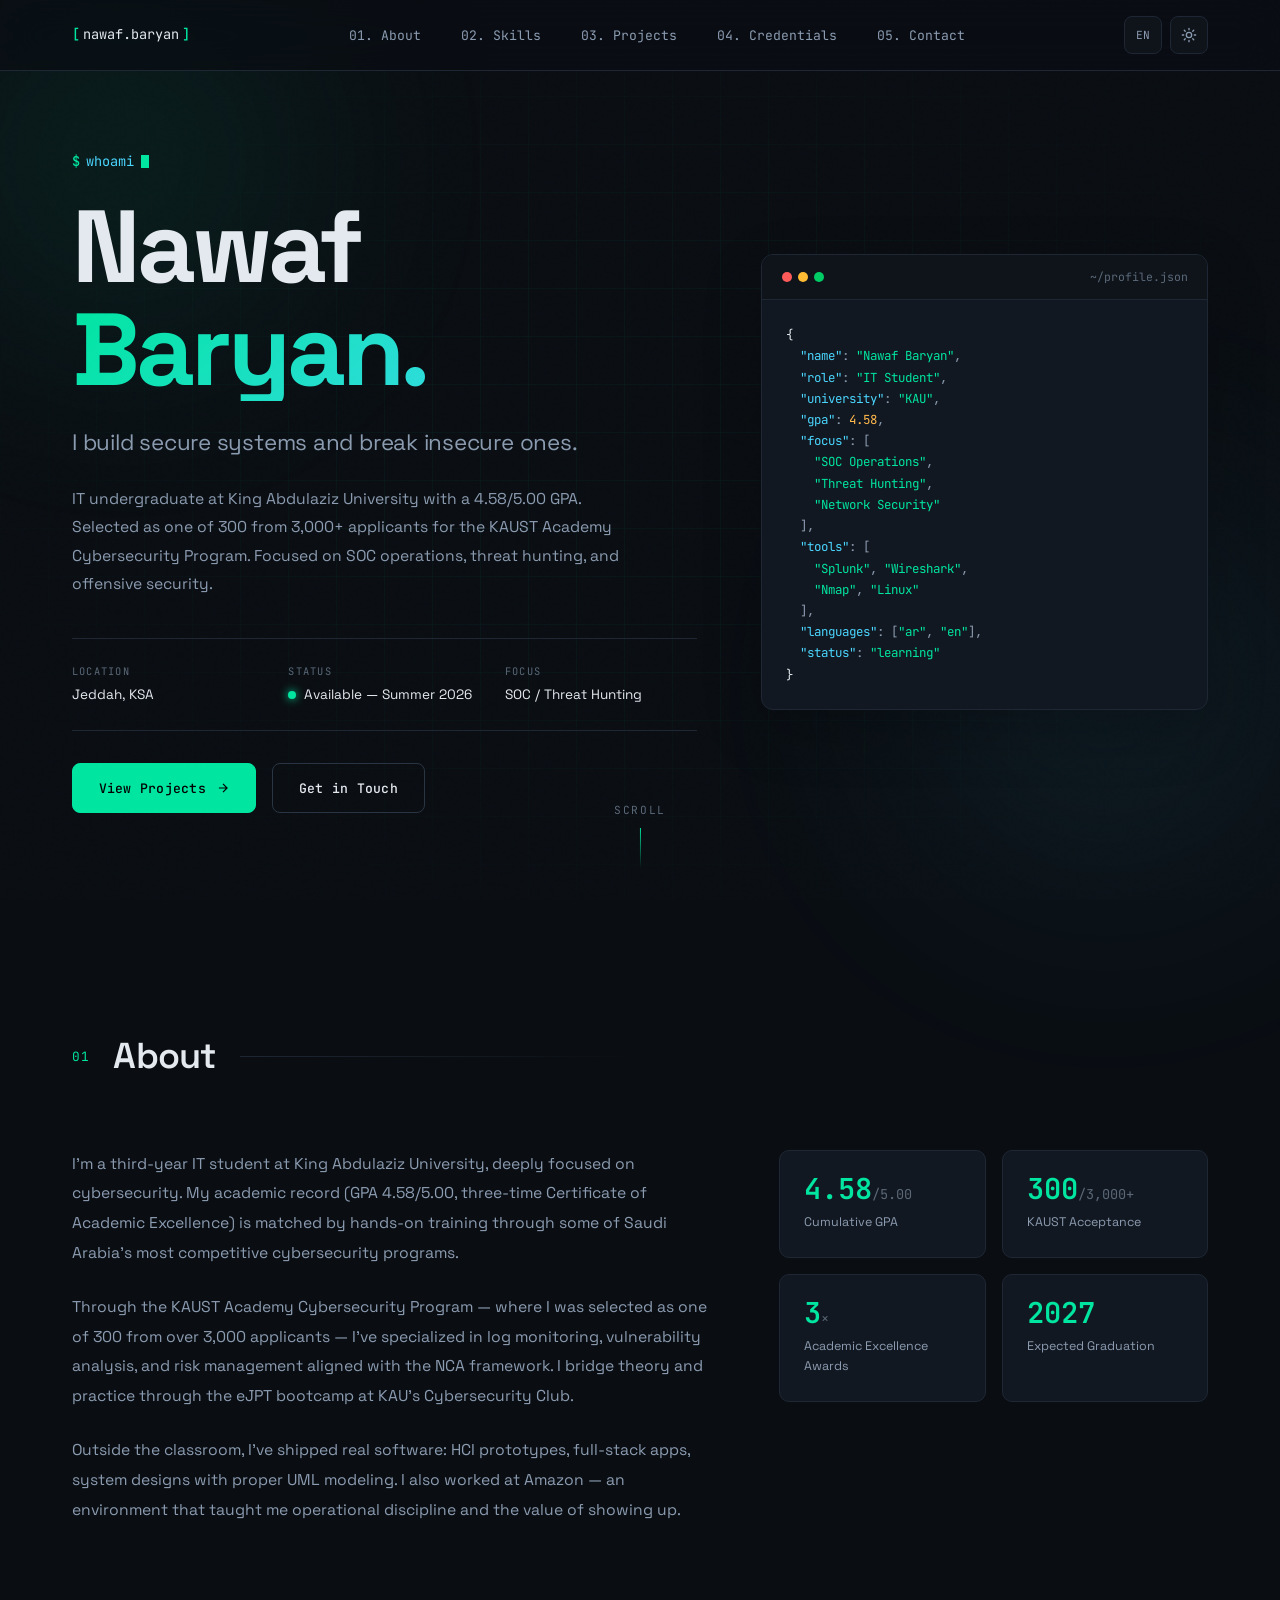
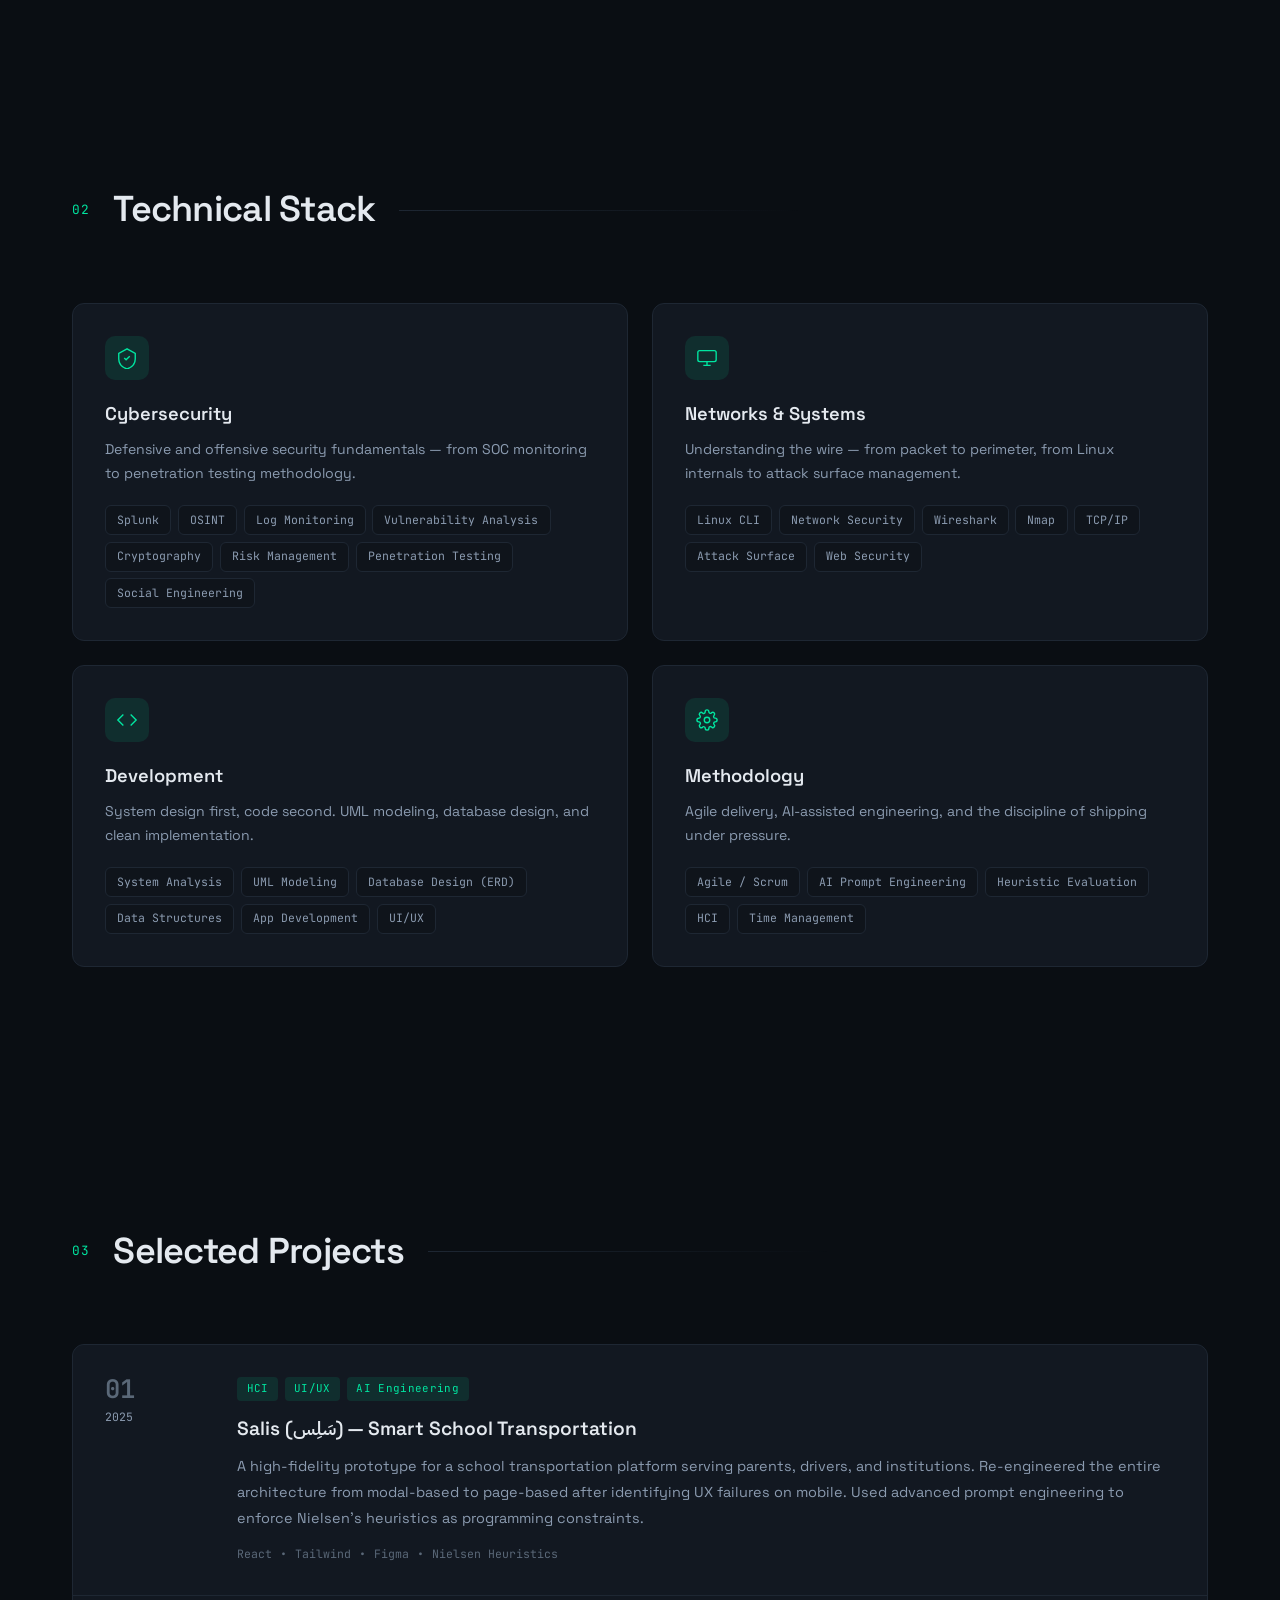
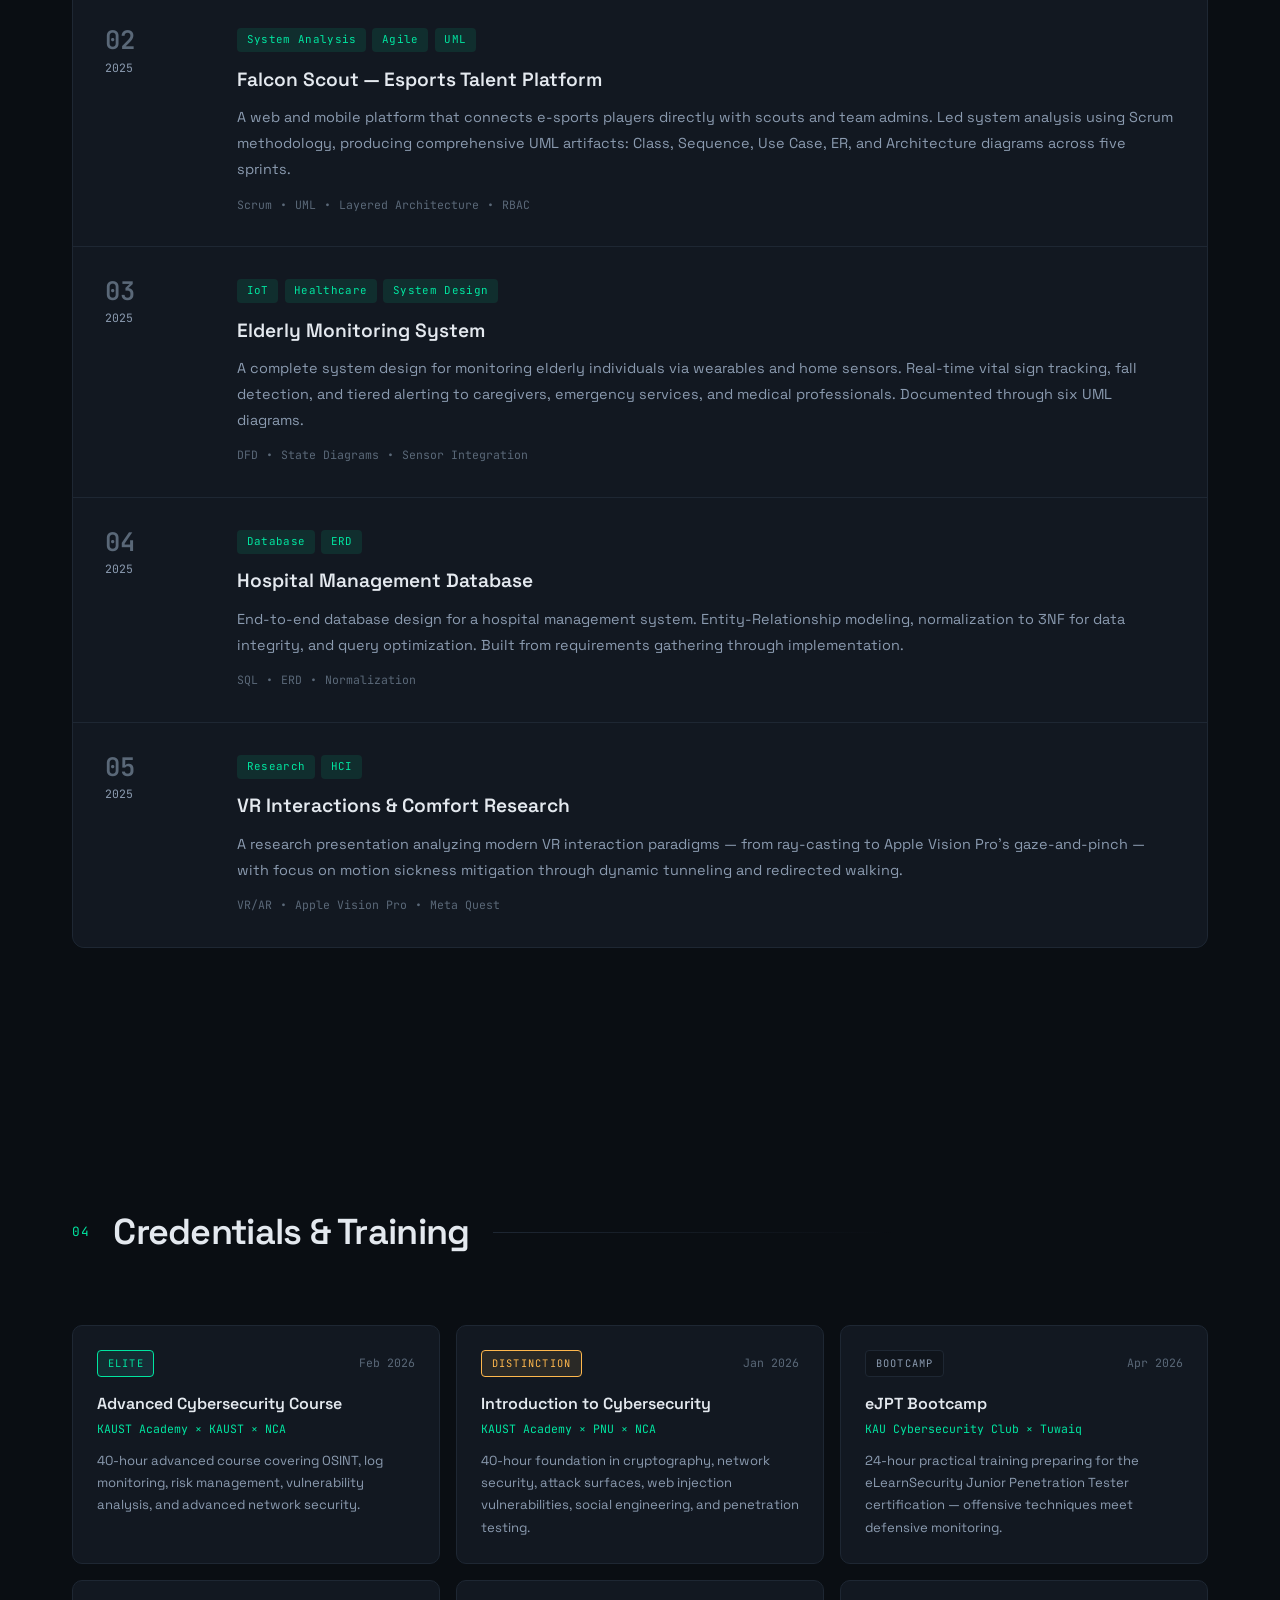
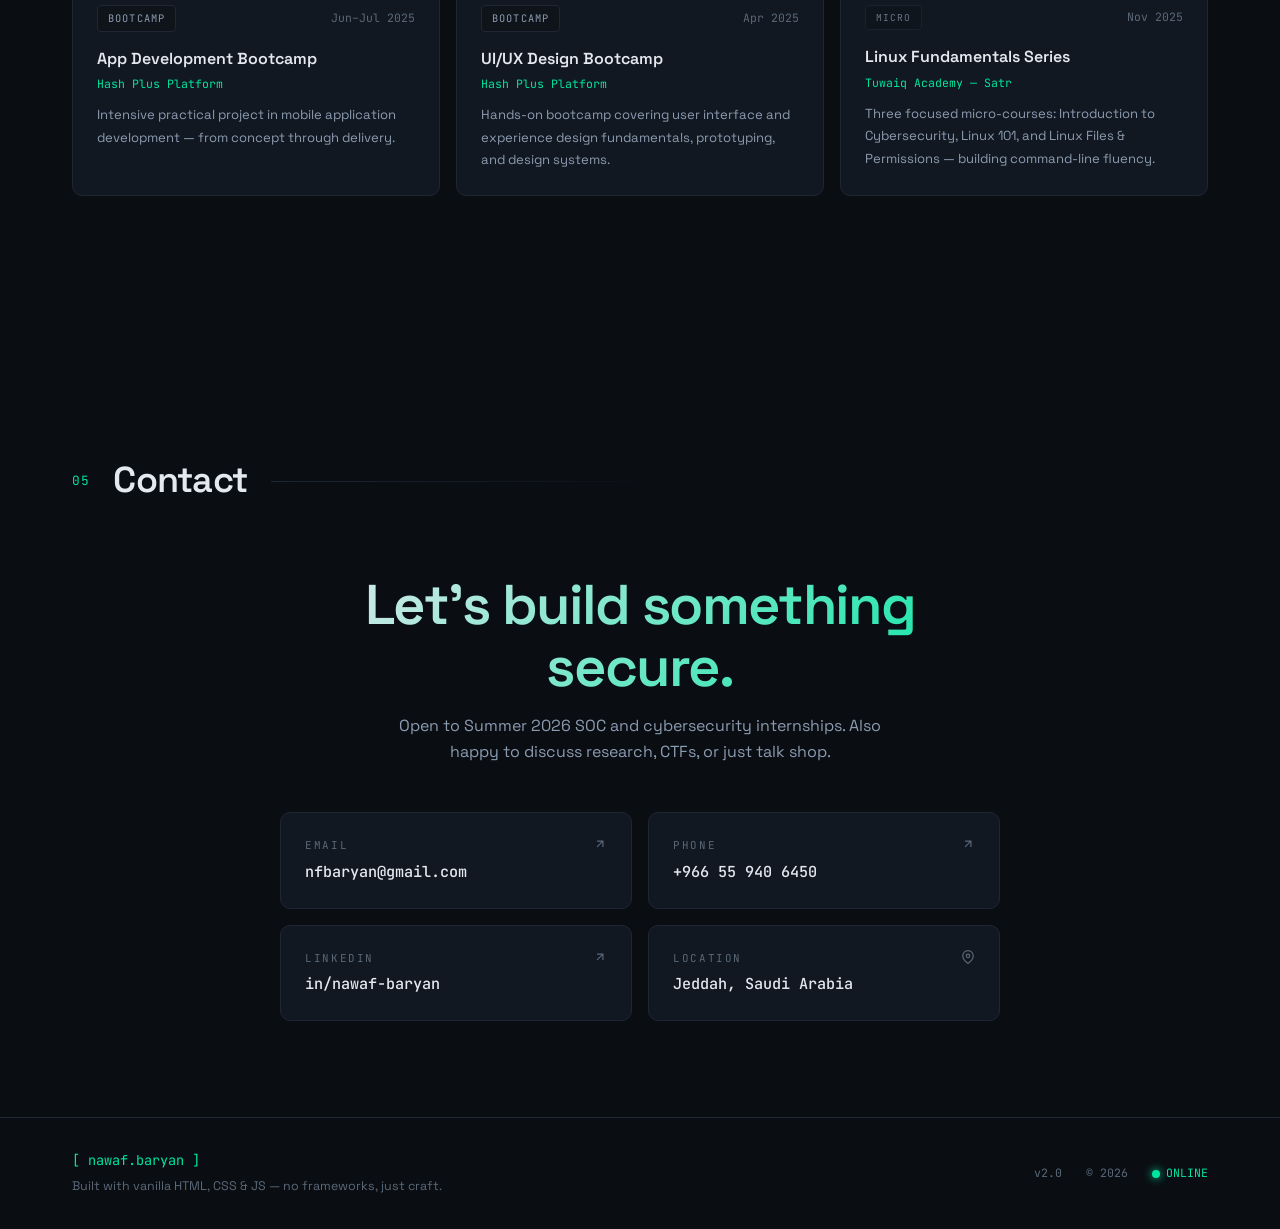
==== index.html @ caf90fe2 "Add files via upload" ====
<!DOCTYPE html>
<html lang="en" data-theme="dark" dir="ltr">
<head>
  <meta charset="UTF-8" />
  <meta name="viewport" content="width=device-width, initial-scale=1.0" />
  <meta name="description" content="Nawaf Baryan - IT Student & Cybersecurity Enthusiast at King Abdulaziz University. KAUST Academy Cybersecurity Program, eJPT, SOC-focused." />
  <title>Nawaf Baryan — Cybersecurity & IT</title>
  <link rel="preconnect" href="https://fonts.googleapis.com" />
  <link rel="preconnect" href="https://fonts.gstatic.com" crossorigin />
  <link href="https://fonts.googleapis.com/css2?family=JetBrains+Mono:wght@300;400;500;600&family=Space+Grotesk:wght@300;400;500;600;700&family=IBM+Plex+Sans+Arabic:wght@300;400;500;600;700&display=swap" rel="stylesheet" />
  <link rel="stylesheet" href="css/style.css" />
</head>
<body>

  <!-- Animated grid background -->
  <div class="grid-bg" aria-hidden="true"></div>
  <div class="noise" aria-hidden="true"></div>
  <div class="glow glow-1" aria-hidden="true"></div>
  <div class="glow glow-2" aria-hidden="true"></div>

  <!-- Navigation -->
  <nav class="nav">
    <div class="nav-inner">
      <a href="#home" class="logo">
        <span class="logo-bracket">[</span>
        <span class="logo-text" data-en="nawaf.baryan" data-ar="نواف.باريان">nawaf.baryan</span>
        <span class="logo-bracket">]</span>
      </a>

      <ul class="nav-links">
        <li><a href="#about" data-en="01. About" data-ar="٠١. عنّي">01. About</a></li>
        <li><a href="#skills" data-en="02. Skills" data-ar="٠٢. المهارات">02. Skills</a></li>
        <li><a href="#projects" data-en="03. Projects" data-ar="٠٣. المشاريع">03. Projects</a></li>
        <li><a href="#certs" data-en="04. Credentials" data-ar="٠٤. الشهادات">04. Credentials</a></li>
        <li><a href="#contact" data-en="05. Contact" data-ar="٠٥. التواصل">05. Contact</a></li>
      </ul>

      <div class="nav-controls">
        <button id="langToggle" class="ctrl-btn" aria-label="Toggle language" title="Toggle language">
          <span class="lang-current">EN</span>
        </button>
        <button id="themeToggle" class="ctrl-btn" aria-label="Toggle theme" title="Toggle theme">
          <svg class="icon-sun" width="16" height="16" viewBox="0 0 24 24" fill="none" stroke="currentColor" stroke-width="2" stroke-linecap="round" stroke-linejoin="round"><circle cx="12" cy="12" r="4"></circle><path d="M12 2v2M12 20v2M4.93 4.93l1.41 1.41M17.66 17.66l1.41 1.41M2 12h2M20 12h2M4.93 19.07l1.41-1.41M17.66 6.34l1.41-1.41"></path></svg>
          <svg class="icon-moon" width="16" height="16" viewBox="0 0 24 24" fill="none" stroke="currentColor" stroke-width="2" stroke-linecap="round" stroke-linejoin="round"><path d="M21 12.79A9 9 0 1 1 11.21 3 7 7 0 0 0 21 12.79z"></path></svg>
        </button>
        <button id="menuToggle" class="ctrl-btn menu-btn" aria-label="Menu"><span></span><span></span></button>
      </div>
    </div>
  </nav>

  <!-- Mobile menu -->
  <div class="mobile-menu" id="mobileMenu">
    <a href="#about" data-en="01. About" data-ar="٠١. عنّي">01. About</a>
    <a href="#skills" data-en="02. Skills" data-ar="٠٢. المهارات">02. Skills</a>
    <a href="#projects" data-en="03. Projects" data-ar="٠٣. المشاريع">03. Projects</a>
    <a href="#certs" data-en="04. Credentials" data-ar="٠٤. الشهادات">04. Credentials</a>
    <a href="#contact" data-en="05. Contact" data-ar="٠٥. التواصل">05. Contact</a>
  </div>

  <main>
    <!-- HERO -->
    <section id="home" class="hero">
      <div class="hero-content">
        <div class="hero-intro">
          <span class="terminal-prompt">$</span>
          <span class="typed-text" data-en="whoami" data-ar="من_أنا">whoami</span>
          <span class="cursor-blink"></span>
        </div>

        <h1 class="hero-name">
          <span class="hero-line" data-en="Nawaf" data-ar="نواف">Nawaf</span>
          <span class="hero-line hero-accent" data-en="Baryan." data-ar="باريان.">Baryan.</span>
        </h1>

        <h2 class="hero-tagline" data-en="I build secure systems and break insecure ones." data-ar="أبني الأنظمة الآمنة، وأكسر غير الآمنة.">
          I build secure systems and break insecure ones.
        </h2>

        <p class="hero-desc" data-en="IT undergraduate at King Abdulaziz University with a 4.58/5.00 GPA. Selected as one of 300 from 3,000+ applicants for the KAUST Academy Cybersecurity Program. Focused on SOC operations, threat hunting, and offensive security." data-ar="طالب تقنية معلومات في جامعة الملك عبدالعزيز بمعدل ٤.٥٨ من ٥. اختير ضمن ٣٠٠ متدرب من أصل ٣٠٠٠+ متقدم في برنامج أكاديمية كاوست للأمن السيبراني. متخصص في عمليات SOC والصيد التهديدي والأمن الهجومي.">
          IT undergraduate at King Abdulaziz University with a 4.58/5.00 GPA. Selected as one of 300 from 3,000+ applicants for the KAUST Academy Cybersecurity Program. Focused on SOC operations, threat hunting, and offensive security.
        </p>

        <div class="hero-meta">
          <div class="meta-item">
            <span class="meta-label" data-en="LOCATION" data-ar="الموقع">LOCATION</span>
            <span class="meta-value" data-en="Jeddah, KSA" data-ar="جدة، السعودية">Jeddah, KSA</span>
          </div>
          <div class="meta-item">
            <span class="meta-label" data-en="STATUS" data-ar="الحالة">STATUS</span>
            <span class="meta-value">
              <span class="status-dot"></span>
              <span data-en="Available — Summer 2026" data-ar="متاح — صيف ٢٠٢٦">Available — Summer 2026</span>
            </span>
          </div>
          <div class="meta-item">
            <span class="meta-label" data-en="FOCUS" data-ar="التخصص">FOCUS</span>
            <span class="meta-value" data-en="SOC / Threat Hunting" data-ar="SOC / الصيد التهديدي">SOC / Threat Hunting</span>
          </div>
        </div>

        <div class="hero-actions">
          <a href="#projects" class="btn btn-primary">
            <span data-en="View Projects" data-ar="عرض المشاريع">View Projects</span>
            <svg width="14" height="14" viewBox="0 0 24 24" fill="none" stroke="currentColor" stroke-width="2"><path d="M5 12h14M12 5l7 7-7 7"/></svg>
          </a>
          <a href="#contact" class="btn btn-ghost">
            <span data-en="Get in Touch" data-ar="تواصل معي">Get in Touch</span>
          </a>
        </div>
      </div>

      <div class="hero-side">
        <div class="code-card">
          <div class="code-header">
            <span class="dot dot-r"></span>
            <span class="dot dot-y"></span>
            <span class="dot dot-g"></span>
            <span class="code-title">~/profile.json</span>
          </div>
          <pre class="code-body"><span class="c-brace">{</span>
  <span class="c-key">"name"</span>: <span class="c-string">"Nawaf Baryan"</span>,
  <span class="c-key">"role"</span>: <span class="c-string">"IT Student"</span>,
  <span class="c-key">"university"</span>: <span class="c-string">"KAU"</span>,
  <span class="c-key">"gpa"</span>: <span class="c-number">4.58</span>,
  <span class="c-key">"focus"</span>: [
    <span class="c-string">"SOC Operations"</span>,
    <span class="c-string">"Threat Hunting"</span>,
    <span class="c-string">"Network Security"</span>
  ],
  <span class="c-key">"tools"</span>: [
    <span class="c-string">"Splunk"</span>, <span class="c-string">"Wireshark"</span>,
    <span class="c-string">"Nmap"</span>, <span class="c-string">"Linux"</span>
  ],
  <span class="c-key">"languages"</span>: [<span class="c-string">"ar"</span>, <span class="c-string">"en"</span>],
  <span class="c-key">"status"</span>: <span class="c-string">"learning"</span>
<span class="c-brace">}</span></pre>
        </div>
      </div>

      <div class="scroll-indicator">
        <span data-en="scroll" data-ar="تمرير">scroll</span>
        <div class="scroll-line"></div>
      </div>
    </section>

    <!-- ABOUT -->
    <section id="about" class="section">
      <header class="section-header">
        <span class="section-num">01</span>
        <h2 class="section-title" data-en="About" data-ar="عنّي">About</h2>
        <div class="section-line"></div>
      </header>

      <div class="about-grid">
        <div class="about-text">
          <p data-en="I'm a third-year IT student at King Abdulaziz University, deeply focused on cybersecurity. My academic record (GPA 4.58/5.00, three-time Certificate of Academic Excellence) is matched by hands-on training through some of Saudi Arabia's most competitive cybersecurity programs." data-ar="طالب تقنية معلومات في السنة الثالثة بجامعة الملك عبدالعزيز، شغفي الأساسي في الأمن السيبراني. سجلي الأكاديمي (معدل ٤.٥٨ من ٥، شهادة التميز الأكاديمي ثلاث مرات) يقابله تدريب عملي من خلال أكثر برامج الأمن السيبراني تنافسية في المملكة العربية السعودية.">
            I'm a third-year IT student at King Abdulaziz University, deeply focused on cybersecurity. My academic record (GPA 4.58/5.00, three-time Certificate of Academic Excellence) is matched by hands-on training through some of Saudi Arabia's most competitive cybersecurity programs.
          </p>
          <p data-en="Through the KAUST Academy Cybersecurity Program — where I was selected as one of 300 from over 3,000 applicants — I've specialized in log monitoring, vulnerability analysis, and risk management aligned with the NCA framework. I bridge theory and practice through the eJPT bootcamp at KAU's Cybersecurity Club." data-ar="من خلال برنامج أكاديمية كاوست للأمن السيبراني — حيث اختيرت ضمن ٣٠٠ متدرب من أصل ٣٠٠٠+ متقدم — تخصصت في مراقبة السجلات وتحليل الثغرات وإدارة المخاطر وفق إطار الهيئة الوطنية للأمن السيبراني. أربط النظرية بالتطبيق عبر معسكر eJPT بنادي الأمن السيبراني في الجامعة.">
            Through the KAUST Academy Cybersecurity Program — where I was selected as one of 300 from over 3,000 applicants — I've specialized in log monitoring, vulnerability analysis, and risk management aligned with the NCA framework. I bridge theory and practice through the eJPT bootcamp at KAU's Cybersecurity Club.
          </p>
          <p data-en="Outside the classroom, I've shipped real software: HCI prototypes, full-stack apps, system designs with proper UML modeling. I also worked at Amazon — an environment that taught me operational discipline and the value of showing up." data-ar="خارج قاعة المحاضرات، طوّرت برامج حقيقية: نماذج HCI، تطبيقات شاملة، تصاميم أنظمة بنمذجة UML احترافية. عملت أيضاً في أمازون — بيئة علّمتني الانضباط التشغيلي وقيمة الالتزام.">
            Outside the classroom, I've shipped real software: HCI prototypes, full-stack apps, system designs with proper UML modeling. I also worked at Amazon — an environment that taught me operational discipline and the value of showing up.
          </p>
        </div>

        <aside class="about-side">
          <div class="stat-block">
            <div class="stat-num">4.58<span class="stat-sub">/5.00</span></div>
            <div class="stat-label" data-en="Cumulative GPA" data-ar="المعدل التراكمي">Cumulative GPA</div>
          </div>
          <div class="stat-block">
            <div class="stat-num">300<span class="stat-sub">/3,000+</span></div>
            <div class="stat-label" data-en="KAUST Acceptance" data-ar="القبول في كاوست">KAUST Acceptance</div>
          </div>
          <div class="stat-block">
            <div class="stat-num">3<span class="stat-sub">×</span></div>
            <div class="stat-label" data-en="Academic Excellence Awards" data-ar="جوائز التميز الأكاديمي">Academic Excellence Awards</div>
          </div>
          <div class="stat-block">
            <div class="stat-num">2027</div>
            <div class="stat-label" data-en="Expected Graduation" data-ar="التخرج المتوقع">Expected Graduation</div>
          </div>
        </aside>
      </div>
    </section>

    <!-- SKILLS -->
    <section id="skills" class="section">
      <header class="section-header">
        <span class="section-num">02</span>
        <h2 class="section-title" data-en="Technical Stack" data-ar="المكدس التقني">Technical Stack</h2>
        <div class="section-line"></div>
      </header>

      <div class="skills-grid">
        <article class="skill-card">
          <div class="skill-icon" aria-hidden="true">
            <svg viewBox="0 0 24 24" fill="none" stroke="currentColor" stroke-width="1.5"><path d="M12 2L3 7v6c0 5 3.5 9 9 11 5.5-2 9-6 9-11V7l-9-5z"/><path d="M9 12l2 2 4-4"/></svg>
          </div>
          <h3 class="skill-title">Cybersecurity</h3>
          <p class="skill-desc" data-en="Defensive and offensive security fundamentals — from SOC monitoring to penetration testing methodology." data-ar="أساسيات الأمن الدفاعي والهجومي — من مراقبة SOC إلى منهجية اختبار الاختراق.">
            Defensive and offensive security fundamentals — from SOC monitoring to penetration testing methodology.
          </p>
          <div class="skill-tags">
            <span class="tag">Splunk</span>
            <span class="tag">OSINT</span>
            <span class="tag">Log Monitoring</span>
            <span class="tag">Vulnerability Analysis</span>
            <span class="tag">Cryptography</span>
            <span class="tag">Risk Management</span>
            <span class="tag">Penetration Testing</span>
            <span class="tag">Social Engineering</span>
          </div>
        </article>

        <article class="skill-card">
          <div class="skill-icon" aria-hidden="true">
            <svg viewBox="0 0 24 24" fill="none" stroke="currentColor" stroke-width="1.5"><rect x="2" y="4" width="20" height="12" rx="2"/><path d="M8 20h8M12 16v4"/></svg>
          </div>
          <h3 class="skill-title">Networks & Systems</h3>
          <p class="skill-desc" data-en="Understanding the wire — from packet to perimeter, from Linux internals to attack surface management." data-ar="فهم البنية التحتية — من الحزمة إلى المحيط، ومن داخليات لينكس إلى إدارة سطح الهجوم.">
            Understanding the wire — from packet to perimeter, from Linux internals to attack surface management.
          </p>
          <div class="skill-tags">
            <span class="tag">Linux CLI</span>
            <span class="tag">Network Security</span>
            <span class="tag">Wireshark</span>
            <span class="tag">Nmap</span>
            <span class="tag">TCP/IP</span>
            <span class="tag">Attack Surface</span>
            <span class="tag">Web Security</span>
          </div>
        </article>

        <article class="skill-card">
          <div class="skill-icon" aria-hidden="true">
            <svg viewBox="0 0 24 24" fill="none" stroke="currentColor" stroke-width="1.5"><polyline points="16 18 22 12 16 6"/><polyline points="8 6 2 12 8 18"/></svg>
          </div>
          <h3 class="skill-title">Development</h3>
          <p class="skill-desc" data-en="System design first, code second. UML modeling, database design, and clean implementation." data-ar="تصميم النظام أولاً، الكود ثانياً. نمذجة UML، تصميم قواعد البيانات، وتنفيذ نظيف.">
            System design first, code second. UML modeling, database design, and clean implementation.
          </p>
          <div class="skill-tags">
            <span class="tag">System Analysis</span>
            <span class="tag">UML Modeling</span>
            <span class="tag">Database Design (ERD)</span>
            <span class="tag">Data Structures</span>
            <span class="tag">App Development</span>
            <span class="tag">UI/UX</span>
          </div>
        </article>

        <article class="skill-card">
          <div class="skill-icon" aria-hidden="true">
            <svg viewBox="0 0 24 24" fill="none" stroke="currentColor" stroke-width="1.5"><circle cx="12" cy="12" r="3"/><path d="M19.4 15a1.65 1.65 0 0 0 .33 1.82l.06.06a2 2 0 0 1-2.83 2.83l-.06-.06a1.65 1.65 0 0 0-1.82-.33 1.65 1.65 0 0 0-1 1.51V21a2 2 0 0 1-4 0v-.09A1.65 1.65 0 0 0 9 19.4a1.65 1.65 0 0 0-1.82.33l-.06.06a2 2 0 0 1-2.83-2.83l.06-.06a1.65 1.65 0 0 0 .33-1.82 1.65 1.65 0 0 0-1.51-1H3a2 2 0 0 1 0-4h.09A1.65 1.65 0 0 0 4.6 9a1.65 1.65 0 0 0-.33-1.82l-.06-.06a2 2 0 0 1 2.83-2.83l.06.06a1.65 1.65 0 0 0 1.82.33H9a1.65 1.65 0 0 0 1-1.51V3a2 2 0 0 1 4 0v.09a1.65 1.65 0 0 0 1 1.51 1.65 1.65 0 0 0 1.82-.33l.06-.06a2 2 0 0 1 2.83 2.83l-.06.06a1.65 1.65 0 0 0-.33 1.82V9a1.65 1.65 0 0 0 1.51 1H21a2 2 0 0 1 0 4h-.09a1.65 1.65 0 0 0-1.51 1z"/></svg>
          </div>
          <h3 class="skill-title">Methodology</h3>
          <p class="skill-desc" data-en="Agile delivery, AI-assisted engineering, and the discipline of shipping under pressure." data-ar="منهجية أجايل، الهندسة بمساعدة الذكاء الاصطناعي، وانضباط التسليم تحت الضغط.">
            Agile delivery, AI-assisted engineering, and the discipline of shipping under pressure.
          </p>
          <div class="skill-tags">
            <span class="tag">Agile / Scrum</span>
            <span class="tag">AI Prompt Engineering</span>
            <span class="tag">Heuristic Evaluation</span>
            <span class="tag">HCI</span>
            <span class="tag">Time Management</span>
          </div>
        </article>
      </div>
    </section>

    <!-- PROJECTS -->
    <section id="projects" class="section">
      <header class="section-header">
        <span class="section-num">03</span>
        <h2 class="section-title" data-en="Selected Projects" data-ar="مشاريع مختارة">Selected Projects</h2>
        <div class="section-line"></div>
      </header>

      <div class="projects-list">
        <!-- Project 1 -->
        <article class="project">
          <div class="project-meta">
            <span class="project-num">01</span>
            <span class="project-year">2025</span>
          </div>
          <div class="project-body">
            <div class="project-tags">
              <span class="proj-tag">HCI</span>
              <span class="proj-tag">UI/UX</span>
              <span class="proj-tag">AI Engineering</span>
            </div>
            <h3 class="project-title">Salis (سَلِس) — Smart School Transportation</h3>
            <p class="project-desc" data-en="A high-fidelity prototype for a school transportation platform serving parents, drivers, and institutions. Re-engineered the entire architecture from modal-based to page-based after identifying UX failures on mobile. Used advanced prompt engineering to enforce Nielsen's heuristics as programming constraints." data-ar="نموذج تفاعلي عالي الجودة لمنصة نقل مدرسي تخدم أولياء الأمور والسائقين والمؤسسات. أعدت هندسة البنية بالكامل من المودالز إلى الصفحات بعد رصد إخفاقات تجربة المستخدم على الموبايل. استخدمت هندسة الأوامر المتقدمة لفرض مبادئ نيلسن كقيود برمجية.">
              A high-fidelity prototype for a school transportation platform serving parents, drivers, and institutions. Re-engineered the entire architecture from modal-based to page-based after identifying UX failures on mobile. Used advanced prompt engineering to enforce Nielsen's heuristics as programming constraints.
            </p>
            <div class="project-stack">
              <span>React</span><span>•</span><span>Tailwind</span><span>•</span><span>Figma</span><span>•</span><span>Nielsen Heuristics</span>
            </div>
          </div>
        </article>

        <!-- Project 2 -->
        <article class="project">
          <div class="project-meta">
            <span class="project-num">02</span>
            <span class="project-year">2025</span>
          </div>
          <div class="project-body">
            <div class="project-tags">
              <span class="proj-tag">System Analysis</span>
              <span class="proj-tag">Agile</span>
              <span class="proj-tag">UML</span>
            </div>
            <h3 class="project-title">Falcon Scout — Esports Talent Platform</h3>
            <p class="project-desc" data-en="A web and mobile platform that connects e-sports players directly with scouts and team admins. Led system analysis using Scrum methodology, producing comprehensive UML artifacts: Class, Sequence, Use Case, ER, and Architecture diagrams across five sprints." data-ar="منصة ويب وموبايل تربط لاعبي الرياضات الإلكترونية مباشرةً بالكشّافين ومدراء الفرق. قدت التحليل النظامي باستخدام منهجية Scrum، مع إنتاج مخططات UML شاملة: Class، Sequence، Use Case، ER، والمعمارية عبر خمس سبرنتات.">
              A web and mobile platform that connects e-sports players directly with scouts and team admins. Led system analysis using Scrum methodology, producing comprehensive UML artifacts: Class, Sequence, Use Case, ER, and Architecture diagrams across five sprints.
            </p>
            <div class="project-stack">
              <span>Scrum</span><span>•</span><span>UML</span><span>•</span><span>Layered Architecture</span><span>•</span><span>RBAC</span>
            </div>
          </div>
        </article>

        <!-- Project 3 -->
        <article class="project">
          <div class="project-meta">
            <span class="project-num">03</span>
            <span class="project-year">2025</span>
          </div>
          <div class="project-body">
            <div class="project-tags">
              <span class="proj-tag">IoT</span>
              <span class="proj-tag">Healthcare</span>
              <span class="proj-tag">System Design</span>
            </div>
            <h3 class="project-title">Elderly Monitoring System</h3>
            <p class="project-desc" data-en="A complete system design for monitoring elderly individuals via wearables and home sensors. Real-time vital sign tracking, fall detection, and tiered alerting to caregivers, emergency services, and medical professionals. Documented through six UML diagrams." data-ar="تصميم متكامل لنظام يراقب كبار السن عبر الأجهزة القابلة للارتداء وحساسات المنزل. تتبع لحظي للعلامات الحيوية، كشف السقوط، وتنبيهات متدرجة لمقدمي الرعاية وخدمات الطوارئ والكوادر الطبية. موثّق عبر ست مخططات UML.">
              A complete system design for monitoring elderly individuals via wearables and home sensors. Real-time vital sign tracking, fall detection, and tiered alerting to caregivers, emergency services, and medical professionals. Documented through six UML diagrams.
            </p>
            <div class="project-stack">
              <span>DFD</span><span>•</span><span>State Diagrams</span><span>•</span><span>Sensor Integration</span>
            </div>
          </div>
        </article>

        <!-- Project 4 -->
        <article class="project">
          <div class="project-meta">
            <span class="project-num">04</span>
            <span class="project-year">2025</span>
          </div>
          <div class="project-body">
            <div class="project-tags">
              <span class="proj-tag">Database</span>
              <span class="proj-tag">ERD</span>
            </div>
            <h3 class="project-title">Hospital Management Database</h3>
            <p class="project-desc" data-en="End-to-end database design for a hospital management system. Entity-Relationship modeling, normalization to 3NF for data integrity, and query optimization. Built from requirements gathering through implementation." data-ar="تصميم متكامل لقاعدة بيانات نظام إدارة مستشفى. نمذجة العلاقات بين الكيانات، تطبيع البيانات حتى المرحلة الثالثة لضمان تكامل البيانات، وتحسين الاستعلامات. بُني من جمع المتطلبات وحتى التنفيذ.">
              End-to-end database design for a hospital management system. Entity-Relationship modeling, normalization to 3NF for data integrity, and query optimization. Built from requirements gathering through implementation.
            </p>
            <div class="project-stack">
              <span>SQL</span><span>•</span><span>ERD</span><span>•</span><span>Normalization</span>
            </div>
          </div>
        </article>

        <!-- Project 5 -->
        <article class="project">
          <div class="project-meta">
            <span class="project-num">05</span>
            <span class="project-year">2025</span>
          </div>
          <div class="project-body">
            <div class="project-tags">
              <span class="proj-tag">Research</span>
              <span class="proj-tag">HCI</span>
            </div>
            <h3 class="project-title">VR Interactions & Comfort Research</h3>
            <p class="project-desc" data-en="A research presentation analyzing modern VR interaction paradigms — from ray-casting to Apple Vision Pro's gaze-and-pinch — with focus on motion sickness mitigation through dynamic tunneling and redirected walking." data-ar="عرض بحثي يحلل أنماط التفاعل الحديثة في الواقع الافتراضي — من Ray-Casting إلى تقنية Gaze and Pinch في Apple Vision Pro — مع التركيز على تقليل دوار الحركة عبر التغميق الديناميكي والمشي الموجَّه.">
              A research presentation analyzing modern VR interaction paradigms — from ray-casting to Apple Vision Pro's gaze-and-pinch — with focus on motion sickness mitigation through dynamic tunneling and redirected walking.
            </p>
            <div class="project-stack">
              <span>VR/AR</span><span>•</span><span>Apple Vision Pro</span><span>•</span><span>Meta Quest</span>
            </div>
          </div>
        </article>
      </div>
    </section>

    <!-- CERTIFICATIONS -->
    <section id="certs" class="section">
      <header class="section-header">
        <span class="section-num">04</span>
        <h2 class="section-title" data-en="Credentials & Training" data-ar="الشهادات والتدريب">Credentials & Training</h2>
        <div class="section-line"></div>
      </header>

      <div class="certs-grid">
        <article class="cert">
          <div class="cert-header">
            <span class="cert-badge cert-elite">ELITE</span>
            <span class="cert-date">Feb 2026</span>
          </div>
          <h3 class="cert-title">Advanced Cybersecurity Course</h3>
          <p class="cert-org">KAUST Academy × KAUST × NCA</p>
          <p class="cert-desc" data-en="40-hour advanced course covering OSINT, log monitoring, risk management, vulnerability analysis, and advanced network security." data-ar="دورة متقدمة لمدة ٤٠ ساعة تغطي OSINT ومراقبة السجلات وإدارة المخاطر وتحليل الثغرات والأمن المتقدم للشبكات.">
            40-hour advanced course covering OSINT, log monitoring, risk management, vulnerability analysis, and advanced network security.
          </p>
        </article>

        <article class="cert">
          <div class="cert-header">
            <span class="cert-badge cert-distinct">DISTINCTION</span>
            <span class="cert-date">Jan 2026</span>
          </div>
          <h3 class="cert-title">Introduction to Cybersecurity</h3>
          <p class="cert-org">KAUST Academy × PNU × NCA</p>
          <p class="cert-desc" data-en="40-hour foundation in cryptography, network security, attack surfaces, web injection vulnerabilities, social engineering, and penetration testing." data-ar="أساس مكوّن من ٤٠ ساعة في التشفير وأمن الشبكات وأسطح الهجوم وثغرات حقن الويب والهندسة الاجتماعية واختبار الاختراق.">
            40-hour foundation in cryptography, network security, attack surfaces, web injection vulnerabilities, social engineering, and penetration testing.
          </p>
        </article>

        <article class="cert">
          <div class="cert-header">
            <span class="cert-badge">BOOTCAMP</span>
            <span class="cert-date">Apr 2026</span>
          </div>
          <h3 class="cert-title">eJPT Bootcamp</h3>
          <p class="cert-org">KAU Cybersecurity Club × Tuwaiq</p>
          <p class="cert-desc" data-en="24-hour practical training preparing for the eLearnSecurity Junior Penetration Tester certification — offensive techniques meet defensive monitoring." data-ar="تدريب عملي لمدة ٢٤ ساعة للتحضير لشهادة eLearnSecurity Junior Penetration Tester — التقنيات الهجومية تلتقي بالرصد الدفاعي.">
            24-hour practical training preparing for the eLearnSecurity Junior Penetration Tester certification — offensive techniques meet defensive monitoring.
          </p>
        </article>

        <article class="cert">
          <div class="cert-header">
            <span class="cert-badge">BOOTCAMP</span>
            <span class="cert-date">Jun–Jul 2025</span>
          </div>
          <h3 class="cert-title">App Development Bootcamp</h3>
          <p class="cert-org">Hash Plus Platform</p>
          <p class="cert-desc" data-en="Intensive practical project in mobile application development — from concept through delivery." data-ar="مشروع عملي مكثف في تطوير تطبيقات الموبايل — من الفكرة حتى التسليم.">
            Intensive practical project in mobile application development — from concept through delivery.
          </p>
        </article>

        <article class="cert">
          <div class="cert-header">
            <span class="cert-badge">BOOTCAMP</span>
            <span class="cert-date">Apr 2025</span>
          </div>
          <h3 class="cert-title">UI/UX Design Bootcamp</h3>
          <p class="cert-org">Hash Plus Platform</p>
          <p class="cert-desc" data-en="Hands-on bootcamp covering user interface and experience design fundamentals, prototyping, and design systems." data-ar="معسكر عملي يغطي أساسيات تصميم واجهة وتجربة المستخدم، النماذج الأولية، وأنظمة التصميم.">
            Hands-on bootcamp covering user interface and experience design fundamentals, prototyping, and design systems.
          </p>
        </article>

        <article class="cert">
          <div class="cert-header">
            <span class="cert-badge cert-mini">MICRO</span>
            <span class="cert-date">Nov 2025</span>
          </div>
          <h3 class="cert-title">Linux Fundamentals Series</h3>
          <p class="cert-org">Tuwaiq Academy — Satr</p>
          <p class="cert-desc" data-en="Three focused micro-courses: Introduction to Cybersecurity, Linux 101, and Linux Files & Permissions — building command-line fluency." data-ar="ثلاث دورات مصغّرة مركّزة: مقدمة في الأمن السيبراني، Linux 101، وLinux Files & Permissions — لبناء طلاقة سطر الأوامر.">
            Three focused micro-courses: Introduction to Cybersecurity, Linux 101, and Linux Files & Permissions — building command-line fluency.
          </p>
        </article>
      </div>
    </section>

    <!-- CONTACT -->
    <section id="contact" class="section section-contact">
      <header class="section-header">
        <span class="section-num">05</span>
        <h2 class="section-title" data-en="Contact" data-ar="التواصل">Contact</h2>
        <div class="section-line"></div>
      </header>

      <div class="contact-block">
        <h3 class="contact-headline" data-en="Let's build something secure." data-ar="لنبنِ شيئاً آمناً.">
          Let's build something secure.
        </h3>
        <p class="contact-sub" data-en="Open to Summer 2026 SOC and cybersecurity internships. Also happy to discuss research, CTFs, or just talk shop." data-ar="مهتم بتدريب صيفي في SOC والأمن السيبراني لعام ٢٠٢٦. سعيد أيضاً بالنقاش حول الأبحاث، تحديات CTF، أو الحديث المهني.">
          Open to Summer 2026 SOC and cybersecurity internships. Also happy to discuss research, CTFs, or just talk shop.
        </p>

        <div class="contact-grid">
          <a href="mailto:nfbaryan@gmail.com" class="contact-link">
            <div class="contact-link-label">EMAIL</div>
            <div class="contact-link-value">nfbaryan@gmail.com</div>
            <svg class="contact-arrow" width="14" height="14" viewBox="0 0 24 24" fill="none" stroke="currentColor" stroke-width="2"><path d="M7 17L17 7M7 7h10v10"/></svg>
          </a>
          <a href="tel:+966559406450" class="contact-link">
            <div class="contact-link-label">PHONE</div>
            <div class="contact-link-value">+966 55 940 6450</div>
            <svg class="contact-arrow" width="14" height="14" viewBox="0 0 24 24" fill="none" stroke="currentColor" stroke-width="2"><path d="M7 17L17 7M7 7h10v10"/></svg>
          </a>
          <a href="https://linkedin.com/in/nawaf-baryan" target="_blank" rel="noopener" class="contact-link">
            <div class="contact-link-label">LINKEDIN</div>
            <div class="contact-link-value">in/nawaf-baryan</div>
            <svg class="contact-arrow" width="14" height="14" viewBox="0 0 24 24" fill="none" stroke="currentColor" stroke-width="2"><path d="M7 17L17 7M7 7h10v10"/></svg>
          </a>
          <a href="#" class="contact-link">
            <div class="contact-link-label">LOCATION</div>
            <div class="contact-link-value" data-en="Jeddah, Saudi Arabia" data-ar="جدة، السعودية">Jeddah, Saudi Arabia</div>
            <svg class="contact-arrow" width="14" height="14" viewBox="0 0 24 24" fill="none" stroke="currentColor" stroke-width="2"><path d="M21 10c0 7-9 13-9 13s-9-6-9-13a9 9 0 0 1 18 0z"/><circle cx="12" cy="10" r="3"/></svg>
          </a>
        </div>
      </div>
    </section>
  </main>

  <footer class="footer">
    <div class="footer-inner">
      <div class="footer-left">
        <div class="footer-logo">[ nawaf.baryan ]</div>
        <div class="footer-tagline" data-en="Built with vanilla HTML, CSS & JS — no frameworks, just craft." data-ar="مبني بـ HTML و CSS و JS خالصة — لا إطارات، فقط حِرفية.">
          Built with vanilla HTML, CSS & JS — no frameworks, just craft.
        </div>
      </div>
      <div class="footer-right">
        <span class="footer-meta">v2.0</span>
        <span class="footer-meta">© 2026</span>
        <span class="footer-meta status-online">
          <span class="status-dot"></span>
          <span data-en="ONLINE" data-ar="متصل">ONLINE</span>
        </span>
      </div>
    </div>
  </footer>

  <script src="js/main.js"></script>
</body>
</html>
---- css/style.css ----
/* ============================================
   NAWAF BARYAN — PORTFOLIO
   Theme: Cyber-minimal · Dual mode · Bilingual
   ============================================ */

/* ---------- DESIGN TOKENS ---------- */
:root {
  /* Dark theme (default) */
  --bg: #0a0e13;
  --bg-elevated: #0f141b;
  --bg-card: #121821;
  --border: #1e2733;
  --border-strong: #2a3543;

  --text: #e4e9ef;
  --text-muted: #8b9bb0;
  --text-dim: #5a6878;

  --accent: #00e5a0;
  --accent-soft: rgba(0, 229, 160, 0.1);
  --accent-glow: rgba(0, 229, 160, 0.3);
  --accent2: #4ad6ff;
  --accent2-soft: rgba(74, 214, 255, 0.1);

  --danger: #ff5a6e;
  --warning: #ffb84d;

  --grid-color: rgba(0, 229, 160, 0.04);
  --noise-opacity: 0.025;

  /* Typography */
  --font-display: 'Space Grotesk', 'IBM Plex Sans Arabic', sans-serif;
  --font-arabic: 'IBM Plex Sans Arabic', 'Space Grotesk', sans-serif;
  --font-mono: 'JetBrains Mono', 'Courier New', monospace;

  /* Spacing */
  --container: 1200px;
  --section-pad: clamp(4rem, 10vw, 8rem);

  /* Easing */
  --ease: cubic-bezier(0.4, 0, 0.2, 1);
  --ease-out: cubic-bezier(0.16, 1, 0.3, 1);
}

[data-theme="light"] {
  --bg: #fafbfc;
  --bg-elevated: #ffffff;
  --bg-card: #ffffff;
  --border: #e4e8ee;
  --border-strong: #cdd4de;

  --text: #0a1220;
  --text-muted: #5a6878;
  --text-dim: #94a3b8;

  --accent: #00a36f;
  --accent-soft: rgba(0, 163, 111, 0.08);
  --accent-glow: rgba(0, 163, 111, 0.2);
  --accent2: #0085c7;
  --accent2-soft: rgba(0, 133, 199, 0.08);

  --grid-color: rgba(0, 163, 111, 0.05);
  --noise-opacity: 0.012;
}

/* ---------- RESET ---------- */
*, *::before, *::after { box-sizing: border-box; margin: 0; padding: 0; }
html { scroll-behavior: smooth; -webkit-font-smoothing: antialiased; }
body {
  font-family: var(--font-display);
  background: var(--bg);
  color: var(--text);
  line-height: 1.6;
  overflow-x: hidden;
  transition: background 0.4s var(--ease), color 0.4s var(--ease);
}

[dir="rtl"] body { font-family: var(--font-arabic); }

a { color: inherit; text-decoration: none; }
ul, ol { list-style: none; }
button { background: none; border: none; cursor: pointer; color: inherit; font-family: inherit; }

/* ---------- BACKGROUNDS ---------- */
.grid-bg {
  position: fixed; inset: 0; z-index: 0;
  background-image:
    linear-gradient(var(--grid-color) 1px, transparent 1px),
    linear-gradient(90deg, var(--grid-color) 1px, transparent 1px);
  background-size: 48px 48px;
  pointer-events: none;
  mask-image: radial-gradient(ellipse at center, black 30%, transparent 80%);
}

.noise {
  position: fixed; inset: 0; z-index: 1;
  background-image: url("data:image/svg+xml,%3Csvg viewBox='0 0 256 256' xmlns='http://www.w3.org/2000/svg'%3E%3Cfilter id='n'%3E%3CfeTurbulence type='fractalNoise' baseFrequency='0.85' numOctaves='3'/%3E%3C/filter%3E%3Crect width='100%25' height='100%25' filter='url(%23n)'/%3E%3C/svg%3E");
  opacity: var(--noise-opacity);
  pointer-events: none;
  mix-blend-mode: overlay;
}

.glow {
  position: fixed; z-index: 0;
  border-radius: 50%;
  filter: blur(120px);
  pointer-events: none;
  opacity: 0.5;
}
.glow-1 {
  top: -10%; left: -10%;
  width: 500px; height: 500px;
  background: radial-gradient(circle, var(--accent) 0%, transparent 70%);
  opacity: 0.15;
  animation: float 20s ease-in-out infinite;
}
.glow-2 {
  bottom: -10%; right: -10%;
  width: 600px; height: 600px;
  background: radial-gradient(circle, var(--accent2) 0%, transparent 70%);
  opacity: 0.1;
  animation: float 25s ease-in-out infinite reverse;
}

@keyframes float {
  0%, 100% { transform: translate(0, 0); }
  50% { transform: translate(50px, 30px); }
}

/* ---------- NAVIGATION ---------- */
.nav {
  position: fixed; top: 0; left: 0; right: 0;
  z-index: 100;
  backdrop-filter: blur(20px) saturate(150%);
  -webkit-backdrop-filter: blur(20px) saturate(150%);
  background: color-mix(in srgb, var(--bg) 70%, transparent);
  border-bottom: 1px solid var(--border);
  transition: all 0.3s var(--ease);
}

.nav-inner {
  max-width: var(--container);
  margin: 0 auto;
  padding: 1rem 2rem;
  display: flex;
  align-items: center;
  justify-content: space-between;
  gap: 2rem;
}

.logo {
  font-family: var(--font-mono);
  font-size: 0.85rem;
  display: flex;
  align-items: center;
  gap: 0.2rem;
  color: var(--text);
  transition: color 0.2s;
}
.logo:hover { color: var(--accent); }
.logo-bracket { color: var(--accent); font-weight: 500; }

.nav-links {
  display: flex;
  gap: 2.5rem;
  align-items: center;
}
.nav-links a {
  font-family: var(--font-mono);
  font-size: 0.82rem;
  color: var(--text-muted);
  position: relative;
  transition: color 0.2s;
}
.nav-links a:hover { color: var(--text); }
.nav-links a::before {
  content: '';
  position: absolute;
  bottom: -6px; left: 0;
  width: 0; height: 1px;
  background: var(--accent);
  transition: width 0.3s var(--ease);
}
.nav-links a:hover::before { width: 100%; }

.nav-controls {
  display: flex;
  gap: 0.5rem;
  align-items: center;
}

.ctrl-btn {
  width: 38px; height: 38px;
  border-radius: 8px;
  border: 1px solid var(--border);
  display: flex;
  align-items: center;
  justify-content: center;
  color: var(--text-muted);
  font-family: var(--font-mono);
  font-size: 0.7rem;
  transition: all 0.2s var(--ease);
  background: var(--bg-elevated);
}
.ctrl-btn:hover {
  color: var(--accent);
  border-color: var(--accent);
  box-shadow: 0 0 12px var(--accent-soft);
}

[data-theme="dark"] .icon-sun { display: block; }
[data-theme="dark"] .icon-moon { display: none; }
[data-theme="light"] .icon-sun { display: none; }
[data-theme="light"] .icon-moon { display: block; }

.menu-btn { display: none; flex-direction: column; gap: 4px; padding: 0 10px; }
.menu-btn span { width: 16px; height: 1.5px; background: currentColor; transition: 0.3s; }
.menu-btn.active span:first-child { transform: rotate(45deg) translate(3px, 3px); }
.menu-btn.active span:last-child { transform: rotate(-45deg) translate(3px, -3px); }

.mobile-menu {
  position: fixed;
  top: 70px; left: 0; right: 0;
  background: var(--bg-elevated);
  border-bottom: 1px solid var(--border);
  z-index: 99;
  padding: 1rem 2rem;
  display: none;
  flex-direction: column;
  gap: 1rem;
  transform: translateY(-20px);
  opacity: 0;
  pointer-events: none;
  transition: 0.3s var(--ease);
}
.mobile-menu.open {
  display: flex;
  transform: translateY(0);
  opacity: 1;
  pointer-events: all;
}
.mobile-menu a {
  font-family: var(--font-mono);
  font-size: 0.9rem;
  color: var(--text-muted);
  padding: 0.5rem 0;
  border-bottom: 1px solid var(--border);
}
.mobile-menu a:last-child { border: none; }

/* ---------- LAYOUT ---------- */
main { position: relative; z-index: 2; }

.section {
  max-width: var(--container);
  margin: 0 auto;
  padding: var(--section-pad) 2rem;
}

.section-header {
  display: flex;
  align-items: center;
  gap: 1.5rem;
  margin-bottom: 4rem;
}
.section-num {
  font-family: var(--font-mono);
  font-size: 0.8rem;
  color: var(--accent);
  letter-spacing: 0.05em;
}
.section-title {
  font-size: clamp(1.5rem, 3vw, 2.25rem);
  font-weight: 600;
  letter-spacing: -0.02em;
}
.section-line {
  flex: 1;
  height: 1px;
  background: linear-gradient(90deg, var(--border), transparent);
  max-width: 400px;
}

/* ---------- HERO ---------- */
.hero {
  min-height: 100vh;
  max-width: var(--container);
  margin: 0 auto;
  padding: 8rem 2rem 4rem;
  display: grid;
  grid-template-columns: 1.4fr 1fr;
  gap: 4rem;
  align-items: center;
  position: relative;
}

.hero-intro {
  font-family: var(--font-mono);
  font-size: 0.85rem;
  color: var(--text-muted);
  margin-bottom: 1.5rem;
  display: flex;
  align-items: center;
  gap: 0.4rem;
  opacity: 0;
  animation: fadeUp 0.6s var(--ease-out) 0.1s forwards;
}
.terminal-prompt { color: var(--accent); font-weight: 500; }
.typed-text { color: var(--accent2); }
.cursor-blink {
  display: inline-block;
  width: 8px;
  height: 1em;
  background: var(--accent);
  vertical-align: text-bottom;
  animation: blink 1s step-end infinite;
}
@keyframes blink { 50% { opacity: 0; } }

.hero-name {
  font-size: clamp(3rem, 8vw, 6.5rem);
  font-weight: 700;
  line-height: 1;
  letter-spacing: -0.04em;
  margin-bottom: 1.5rem;
}
.hero-line {
  display: block;
  opacity: 0;
  animation: fadeUp 0.7s var(--ease-out) forwards;
}
.hero-line:nth-child(1) { animation-delay: 0.2s; }
.hero-line:nth-child(2) { animation-delay: 0.35s; }
.hero-accent {
  background: linear-gradient(135deg, var(--accent), var(--accent2));
  -webkit-background-clip: text;
  background-clip: text;
  color: transparent;
}

.hero-tagline {
  font-size: clamp(1.1rem, 1.8vw, 1.4rem);
  font-weight: 400;
  color: var(--text-muted);
  margin-bottom: 1.5rem;
  letter-spacing: -0.01em;
  opacity: 0;
  animation: fadeUp 0.7s var(--ease-out) 0.5s forwards;
}

.hero-desc {
  max-width: 560px;
  color: var(--text-muted);
  font-size: 0.98rem;
  line-height: 1.8;
  margin-bottom: 2.5rem;
  opacity: 0;
  animation: fadeUp 0.7s var(--ease-out) 0.65s forwards;
}

.hero-meta {
  display: grid;
  grid-template-columns: repeat(3, 1fr);
  gap: 1.5rem;
  padding: 1.5rem 0;
  border-top: 1px solid var(--border);
  border-bottom: 1px solid var(--border);
  margin-bottom: 2rem;
  opacity: 0;
  animation: fadeUp 0.7s var(--ease-out) 0.8s forwards;
}
.meta-item { display: flex; flex-direction: column; gap: 0.3rem; }
.meta-label {
  font-family: var(--font-mono);
  font-size: 0.65rem;
  letter-spacing: 0.12em;
  color: var(--text-dim);
}
.meta-value {
  font-size: 0.85rem;
  color: var(--text);
  display: flex;
  align-items: center;
  gap: 0.5rem;
}

.status-dot {
  display: inline-block;
  width: 8px; height: 8px;
  border-radius: 50%;
  background: var(--accent);
  box-shadow: 0 0 8px var(--accent);
  animation: pulse 2s ease-in-out infinite;
}
@keyframes pulse {
  0%, 100% { opacity: 1; transform: scale(1); }
  50% { opacity: 0.6; transform: scale(1.2); }
}

.hero-actions {
  display: flex;
  gap: 1rem;
  flex-wrap: wrap;
  opacity: 0;
  animation: fadeUp 0.7s var(--ease-out) 0.95s forwards;
}

.btn {
  display: inline-flex;
  align-items: center;
  gap: 0.6rem;
  padding: 0.85rem 1.6rem;
  border-radius: 8px;
  font-family: var(--font-mono);
  font-size: 0.82rem;
  font-weight: 500;
  letter-spacing: 0.02em;
  transition: all 0.25s var(--ease);
  border: 1px solid transparent;
  cursor: pointer;
}
.btn-primary {
  background: var(--accent);
  color: #000;
  border-color: var(--accent);
}
.btn-primary:hover {
  transform: translateY(-2px);
  box-shadow: 0 8px 24px var(--accent-glow);
}
.btn-ghost {
  background: transparent;
  color: var(--text);
  border-color: var(--border-strong);
}
.btn-ghost:hover {
  border-color: var(--accent);
  color: var(--accent);
  background: var(--accent-soft);
}

/* Hero code card */
.hero-side {
  opacity: 0;
  animation: fadeUp 0.8s var(--ease-out) 0.4s forwards;
}
.code-card {
  background: var(--bg-card);
  border: 1px solid var(--border);
  border-radius: 12px;
  overflow: hidden;
  box-shadow: 0 20px 60px rgba(0, 0, 0, 0.2);
  position: relative;
}
.code-card::before {
  content: '';
  position: absolute;
  inset: -1px;
  background: linear-gradient(135deg, var(--accent), transparent 50%, var(--accent2));
  border-radius: 12px;
  opacity: 0;
  z-index: -1;
  transition: opacity 0.4s;
}
.code-card:hover::before { opacity: 0.5; }

.code-header {
  padding: 0.8rem 1.2rem;
  border-bottom: 1px solid var(--border);
  display: flex;
  align-items: center;
  gap: 0.4rem;
  background: var(--bg-elevated);
}
.dot { width: 10px; height: 10px; border-radius: 50%; }
.dot-r { background: #ff5a5a; }
.dot-y { background: #ffbb33; }
.dot-g { background: #00cc66; }
.code-title {
  margin-left: auto;
  font-family: var(--font-mono);
  font-size: 0.72rem;
  color: var(--text-dim);
}
[dir="rtl"] .code-title { margin-left: 0; margin-right: auto; }

.code-body {
  padding: 1.5rem;
  font-family: var(--font-mono);
  font-size: 0.78rem;
  line-height: 1.7;
  color: var(--text-muted);
  direction: ltr;
  text-align: left;
}
.c-brace { color: var(--text); }
.c-key { color: var(--accent2); }
.c-string { color: var(--accent); }
.c-number { color: var(--warning); }

.scroll-indicator {
  position: absolute;
  bottom: 2rem;
  left: 50%;
  transform: translateX(-50%);
  display: flex;
  flex-direction: column;
  align-items: center;
  gap: 0.5rem;
  font-family: var(--font-mono);
  font-size: 0.7rem;
  color: var(--text-dim);
  letter-spacing: 0.15em;
  text-transform: uppercase;
}
.scroll-line {
  width: 1px;
  height: 40px;
  background: linear-gradient(180deg, var(--accent), transparent);
  animation: scrollLine 2s ease-in-out infinite;
}
@keyframes scrollLine {
  0% { transform: scaleY(0); transform-origin: top; }
  50% { transform: scaleY(1); transform-origin: top; }
  51% { transform-origin: bottom; }
  100% { transform: scaleY(0); transform-origin: bottom; }
}

@keyframes fadeUp {
  from { opacity: 0; transform: translateY(30px); }
  to { opacity: 1; transform: translateY(0); }
}

/* ---------- ABOUT ---------- */
.about-grid {
  display: grid;
  grid-template-columns: 1.5fr 1fr;
  gap: 4rem;
  align-items: start;
}
.about-text p {
  color: var(--text-muted);
  margin-bottom: 1.5rem;
  line-height: 1.9;
  font-size: 0.98rem;
}
.about-text p:last-child { margin-bottom: 0; }

.about-side {
  display: grid;
  grid-template-columns: 1fr 1fr;
  gap: 1rem;
}
.stat-block {
  background: var(--bg-card);
  border: 1px solid var(--border);
  padding: 1.5rem;
  border-radius: 10px;
  position: relative;
  overflow: hidden;
  transition: all 0.3s var(--ease);
}
.stat-block::before {
  content: '';
  position: absolute;
  top: 0; left: 0;
  width: 3px;
  height: 100%;
  background: var(--accent);
  transform: scaleY(0);
  transform-origin: top;
  transition: transform 0.4s var(--ease);
}
.stat-block:hover {
  border-color: var(--accent);
  transform: translateY(-3px);
}
.stat-block:hover::before { transform: scaleY(1); }
.stat-num {
  font-family: var(--font-mono);
  font-size: 1.8rem;
  font-weight: 600;
  color: var(--accent);
  line-height: 1;
  margin-bottom: 0.6rem;
}
.stat-sub {
  font-size: 0.85rem;
  color: var(--text-dim);
  font-weight: 400;
}
.stat-label {
  font-size: 0.78rem;
  color: var(--text-muted);
}

/* ---------- SKILLS ---------- */
.skills-grid {
  display: grid;
  grid-template-columns: repeat(2, 1fr);
  gap: 1.5rem;
}
.skill-card {
  background: var(--bg-card);
  border: 1px solid var(--border);
  border-radius: 12px;
  padding: 2rem;
  transition: all 0.3s var(--ease);
  position: relative;
  overflow: hidden;
}
.skill-card::after {
  content: '';
  position: absolute;
  bottom: 0; left: 0; right: 0;
  height: 2px;
  background: linear-gradient(90deg, var(--accent), var(--accent2));
  transform: scaleX(0);
  transform-origin: left;
  transition: transform 0.4s var(--ease);
}
.skill-card:hover {
  border-color: var(--border-strong);
  transform: translateY(-4px);
}
.skill-card:hover::after { transform: scaleX(1); }

.skill-icon {
  width: 44px; height: 44px;
  border-radius: 10px;
  background: var(--accent-soft);
  color: var(--accent);
  display: flex;
  align-items: center;
  justify-content: center;
  margin-bottom: 1.2rem;
}
.skill-icon svg { width: 22px; height: 22px; }
.skill-title {
  font-size: 1.15rem;
  font-weight: 600;
  margin-bottom: 0.6rem;
}
.skill-desc {
  color: var(--text-muted);
  font-size: 0.88rem;
  line-height: 1.7;
  margin-bottom: 1.2rem;
}
.skill-tags {
  display: flex;
  flex-wrap: wrap;
  gap: 0.4rem;
}
.tag {
  font-family: var(--font-mono);
  font-size: 0.72rem;
  padding: 0.3rem 0.7rem;
  background: var(--bg-elevated);
  border: 1px solid var(--border);
  border-radius: 6px;
  color: var(--text-muted);
  transition: all 0.2s;
}
.tag:hover {
  border-color: var(--accent);
  color: var(--accent);
  background: var(--accent-soft);
}

/* ---------- PROJECTS ---------- */
.projects-list {
  display: flex;
  flex-direction: column;
  gap: 1px;
  background: var(--border);
  border: 1px solid var(--border);
  border-radius: 12px;
  overflow: hidden;
}
.project {
  background: var(--bg-card);
  padding: 2rem;
  display: grid;
  grid-template-columns: 100px 1fr;
  gap: 2rem;
  transition: background 0.3s var(--ease);
  position: relative;
}
.project:hover {
  background: var(--bg-elevated);
}
.project::before {
  content: '';
  position: absolute;
  top: 0; left: 0; bottom: 0;
  width: 0;
  background: var(--accent);
  transition: width 0.3s var(--ease);
}
.project:hover::before { width: 3px; }
[dir="rtl"] .project::before { left: auto; right: 0; }

.project-meta {
  display: flex;
  flex-direction: column;
  gap: 0.3rem;
}
.project-num {
  font-family: var(--font-mono);
  font-size: 1.6rem;
  font-weight: 600;
  color: var(--text-dim);
  line-height: 1;
}
.project-year {
  font-family: var(--font-mono);
  font-size: 0.72rem;
  color: var(--text-muted);
}
.project-tags {
  display: flex;
  gap: 0.4rem;
  flex-wrap: wrap;
  margin-bottom: 0.8rem;
}
.proj-tag {
  font-family: var(--font-mono);
  font-size: 0.68rem;
  color: var(--accent);
  background: var(--accent-soft);
  padding: 0.2rem 0.6rem;
  border-radius: 4px;
  letter-spacing: 0.03em;
}
.project-title {
  font-size: 1.2rem;
  font-weight: 600;
  margin-bottom: 0.6rem;
  transition: color 0.2s;
}
.project:hover .project-title { color: var(--accent); }
.project-desc {
  color: var(--text-muted);
  font-size: 0.9rem;
  line-height: 1.8;
  margin-bottom: 0.8rem;
}
.project-stack {
  font-family: var(--font-mono);
  font-size: 0.72rem;
  color: var(--text-dim);
  display: flex;
  flex-wrap: wrap;
  gap: 0.5rem;
  align-items: center;
}

/* ---------- CERTIFICATIONS ---------- */
.certs-grid {
  display: grid;
  grid-template-columns: repeat(auto-fill, minmax(300px, 1fr));
  gap: 1rem;
}
.cert {
  background: var(--bg-card);
  border: 1px solid var(--border);
  border-radius: 10px;
  padding: 1.5rem;
  transition: all 0.3s var(--ease);
  position: relative;
}
.cert:hover {
  border-color: var(--border-strong);
  transform: translateY(-3px);
}
.cert-header {
  display: flex;
  justify-content: space-between;
  align-items: center;
  margin-bottom: 1rem;
}
.cert-badge {
  font-family: var(--font-mono);
  font-size: 0.65rem;
  padding: 0.25rem 0.6rem;
  border-radius: 4px;
  letter-spacing: 0.12em;
  background: var(--bg-elevated);
  border: 1px solid var(--border);
  color: var(--text-muted);
}
.cert-elite {
  background: linear-gradient(135deg, var(--accent-soft), var(--accent2-soft));
  border-color: var(--accent);
  color: var(--accent);
}
.cert-distinct {
  background: rgba(255, 184, 77, 0.1);
  border-color: var(--warning);
  color: var(--warning);
}
.cert-mini {
  opacity: 0.7;
  font-size: 0.6rem;
}
.cert-date {
  font-family: var(--font-mono);
  font-size: 0.72rem;
  color: var(--text-dim);
}
.cert-title {
  font-size: 1rem;
  font-weight: 600;
  margin-bottom: 0.3rem;
  line-height: 1.4;
}
.cert-org {
  font-family: var(--font-mono);
  font-size: 0.72rem;
  color: var(--accent);
  margin-bottom: 0.7rem;
}
.cert-desc {
  color: var(--text-muted);
  font-size: 0.82rem;
  line-height: 1.7;
}

/* ---------- CONTACT ---------- */
.section-contact { padding-bottom: 6rem; }
.contact-block {
  text-align: center;
  max-width: 720px;
  margin: 0 auto;
}
.contact-headline {
  font-size: clamp(2rem, 5vw, 3.5rem);
  font-weight: 600;
  letter-spacing: -0.03em;
  margin-bottom: 1rem;
  background: linear-gradient(135deg, var(--text), var(--accent));
  -webkit-background-clip: text;
  background-clip: text;
  color: transparent;
  line-height: 1.1;
}
.contact-sub {
  color: var(--text-muted);
  font-size: 1rem;
  margin-bottom: 3rem;
  max-width: 500px;
  margin-left: auto;
  margin-right: auto;
}
.contact-grid {
  display: grid;
  grid-template-columns: repeat(2, 1fr);
  gap: 1rem;
  text-align: start;
}
.contact-link {
  background: var(--bg-card);
  border: 1px solid var(--border);
  border-radius: 10px;
  padding: 1.5rem;
  display: flex;
  flex-direction: column;
  gap: 0.3rem;
  transition: all 0.3s var(--ease);
  position: relative;
}
.contact-link:hover {
  border-color: var(--accent);
  background: var(--accent-soft);
  transform: translateY(-2px);
}
.contact-link-label {
  font-family: var(--font-mono);
  font-size: 0.68rem;
  letter-spacing: 0.15em;
  color: var(--text-dim);
}
.contact-link-value {
  font-family: var(--font-mono);
  font-size: 0.95rem;
  color: var(--text);
  font-weight: 500;
}
.contact-arrow {
  position: absolute;
  top: 1.5rem;
  right: 1.5rem;
  color: var(--text-dim);
  transition: all 0.3s var(--ease);
}
[dir="rtl"] .contact-arrow {
  right: auto;
  left: 1.5rem;
  transform: scaleX(-1);
}
.contact-link:hover .contact-arrow {
  color: var(--accent);
  transform: translate(3px, -3px);
}
[dir="rtl"] .contact-link:hover .contact-arrow {
  transform: scaleX(-1) translate(3px, -3px);
}

/* ---------- FOOTER ---------- */
.footer {
  border-top: 1px solid var(--border);
  position: relative;
  z-index: 2;
}
.footer-inner {
  max-width: var(--container);
  margin: 0 auto;
  padding: 2rem;
  display: flex;
  justify-content: space-between;
  align-items: center;
  flex-wrap: wrap;
  gap: 1rem;
}
.footer-logo {
  font-family: var(--font-mono);
  font-size: 0.85rem;
  color: var(--accent);
  margin-bottom: 0.3rem;
}
.footer-tagline {
  font-size: 0.78rem;
  color: var(--text-dim);
}
.footer-right {
  display: flex;
  gap: 1.5rem;
  align-items: center;
}
.footer-meta {
  font-family: var(--font-mono);
  font-size: 0.72rem;
  color: var(--text-dim);
  display: flex;
  align-items: center;
  gap: 0.4rem;
}
.status-online { color: var(--accent); }

/* ---------- RTL ADJUSTMENTS ---------- */
[dir="rtl"] .hero-name { letter-spacing: 0; }
[dir="rtl"] .section-line {
  background: linear-gradient(-90deg, var(--border), transparent);
}

/* ---------- REVEAL ANIMATIONS ---------- */
.reveal {
  opacity: 0;
  transform: translateY(40px);
  transition: opacity 0.7s var(--ease-out), transform 0.7s var(--ease-out);
}
.reveal.visible {
  opacity: 1;
  transform: translateY(0);
}

/* ---------- RESPONSIVE ---------- */
@media (max-width: 980px) {
  .nav-links { display: none; }
  .menu-btn { display: flex; }
  .hero {
    grid-template-columns: 1fr;
    gap: 3rem;
    padding-top: 6rem;
  }
  .hero-side { order: -1; }
  .code-card { max-width: 480px; }
  .about-grid { grid-template-columns: 1fr; gap: 2rem; }
  .skills-grid { grid-template-columns: 1fr; }
  .project { grid-template-columns: 1fr; gap: 1rem; }
  .project-meta { flex-direction: row; align-items: center; gap: 1rem; }
}

@media (max-width: 640px) {
  .nav-inner { padding: 0.8rem 1.2rem; }
  .section { padding: 4rem 1.2rem; }
  .hero { padding: 6rem 1.2rem 3rem; }
  .hero-meta { grid-template-columns: 1fr; gap: 1rem; }
  .contact-grid { grid-template-columns: 1fr; }
  .footer-inner { flex-direction: column; text-align: center; }
  .section-header { flex-wrap: wrap; }
}

/* ---------- ACCESSIBILITY ---------- */
@media (prefers-reduced-motion: reduce) {
  *, *::before, *::after {
    animation-duration: 0.01ms !important;
    transition-duration: 0.01ms !important;
  }
  .glow, .scroll-line, .status-dot { animation: none; }
}

::selection {
  background: var(--accent);
  color: #000;
}

/* Scrollbar */
::-webkit-scrollbar { width: 10px; height: 10px; }
::-webkit-scrollbar-track { background: var(--bg); }
::-webkit-scrollbar-thumb {
  background: var(--border-strong);
  border-radius: 5px;
}
::-webkit-scrollbar-thumb:hover { background: var(--accent); }
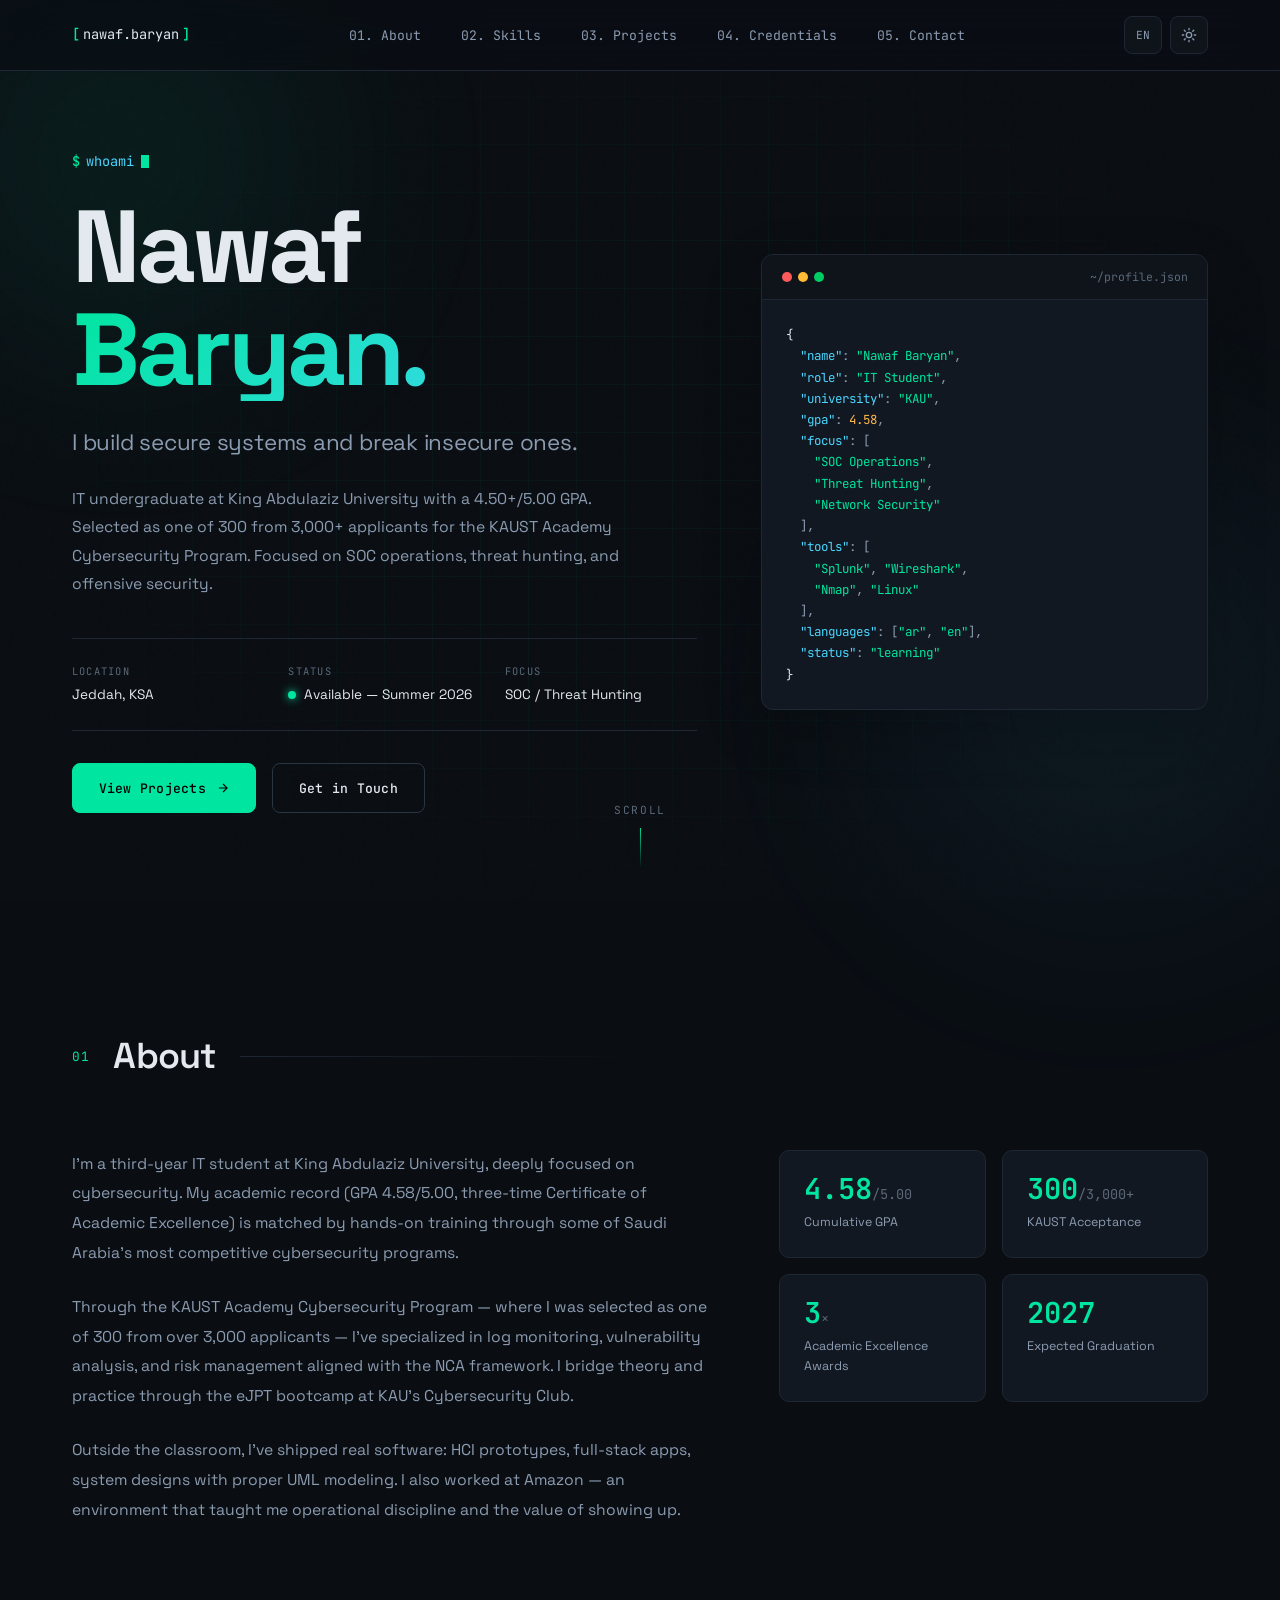
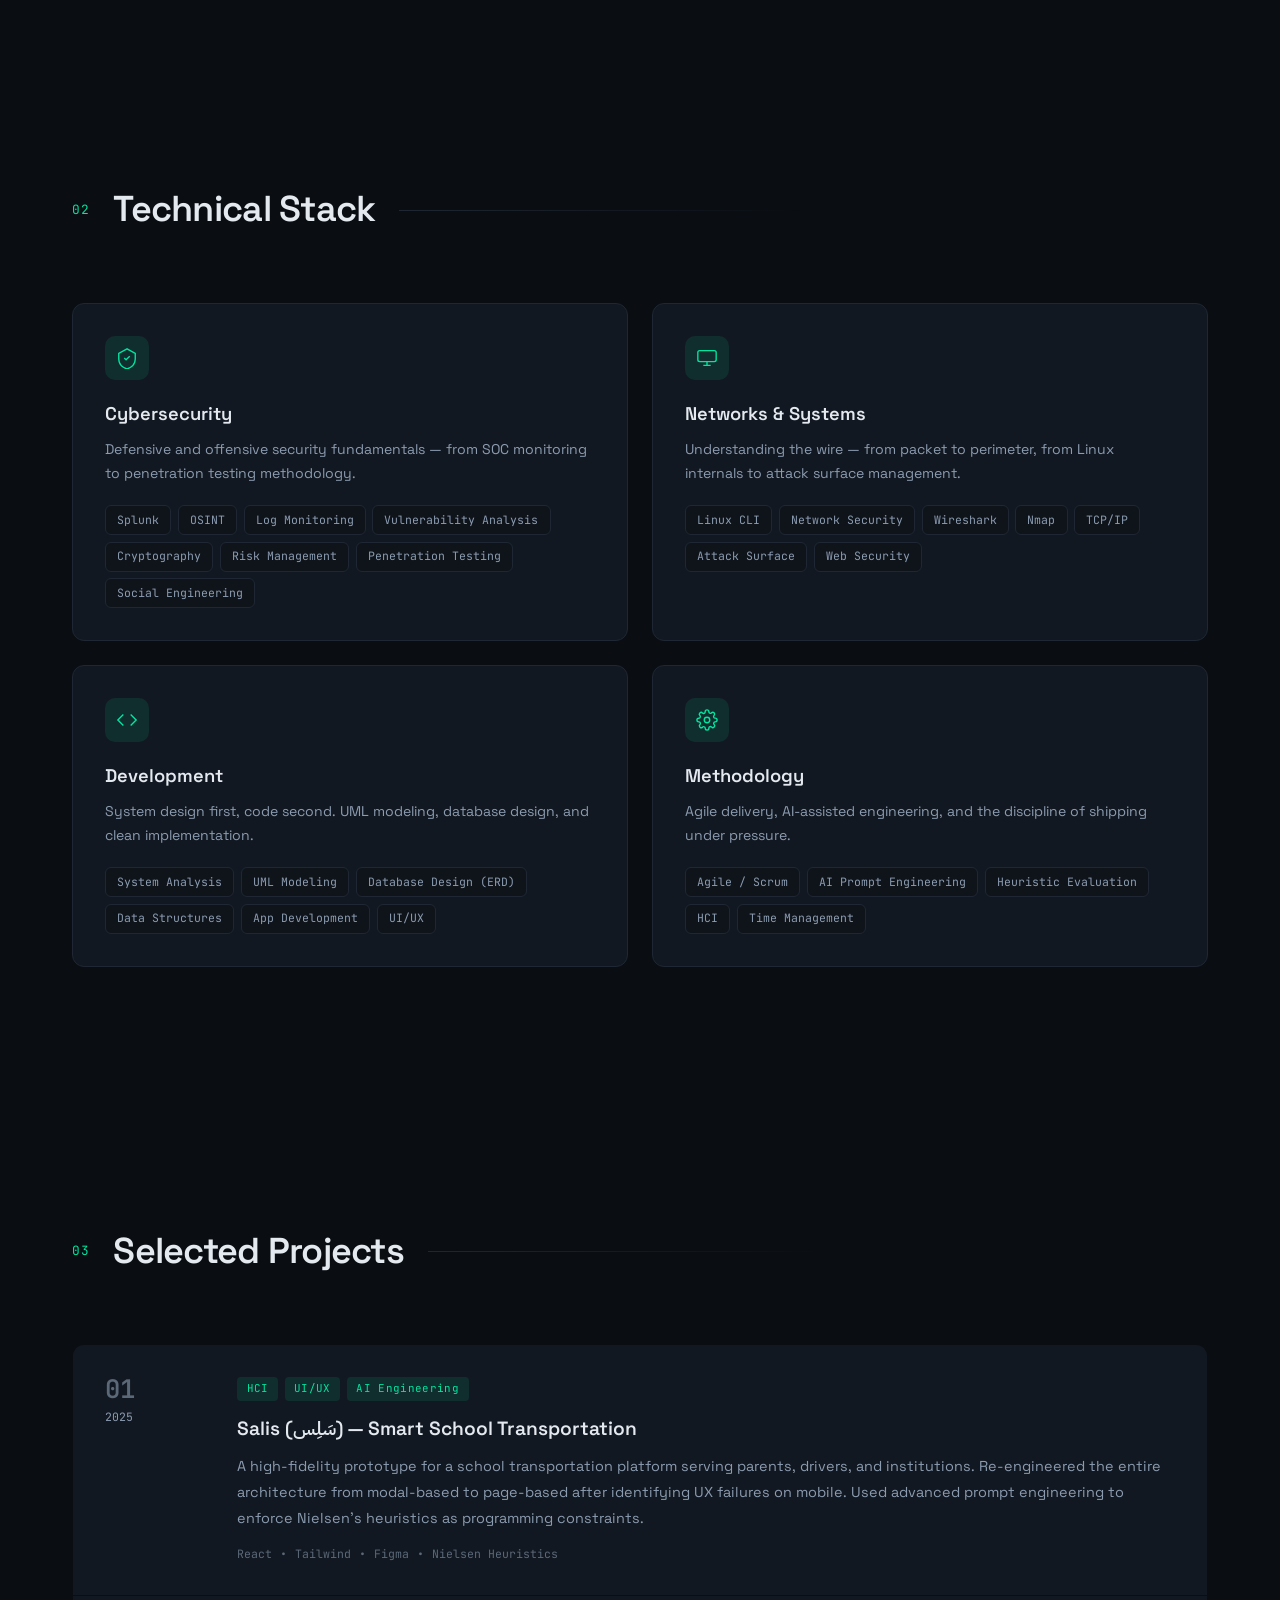
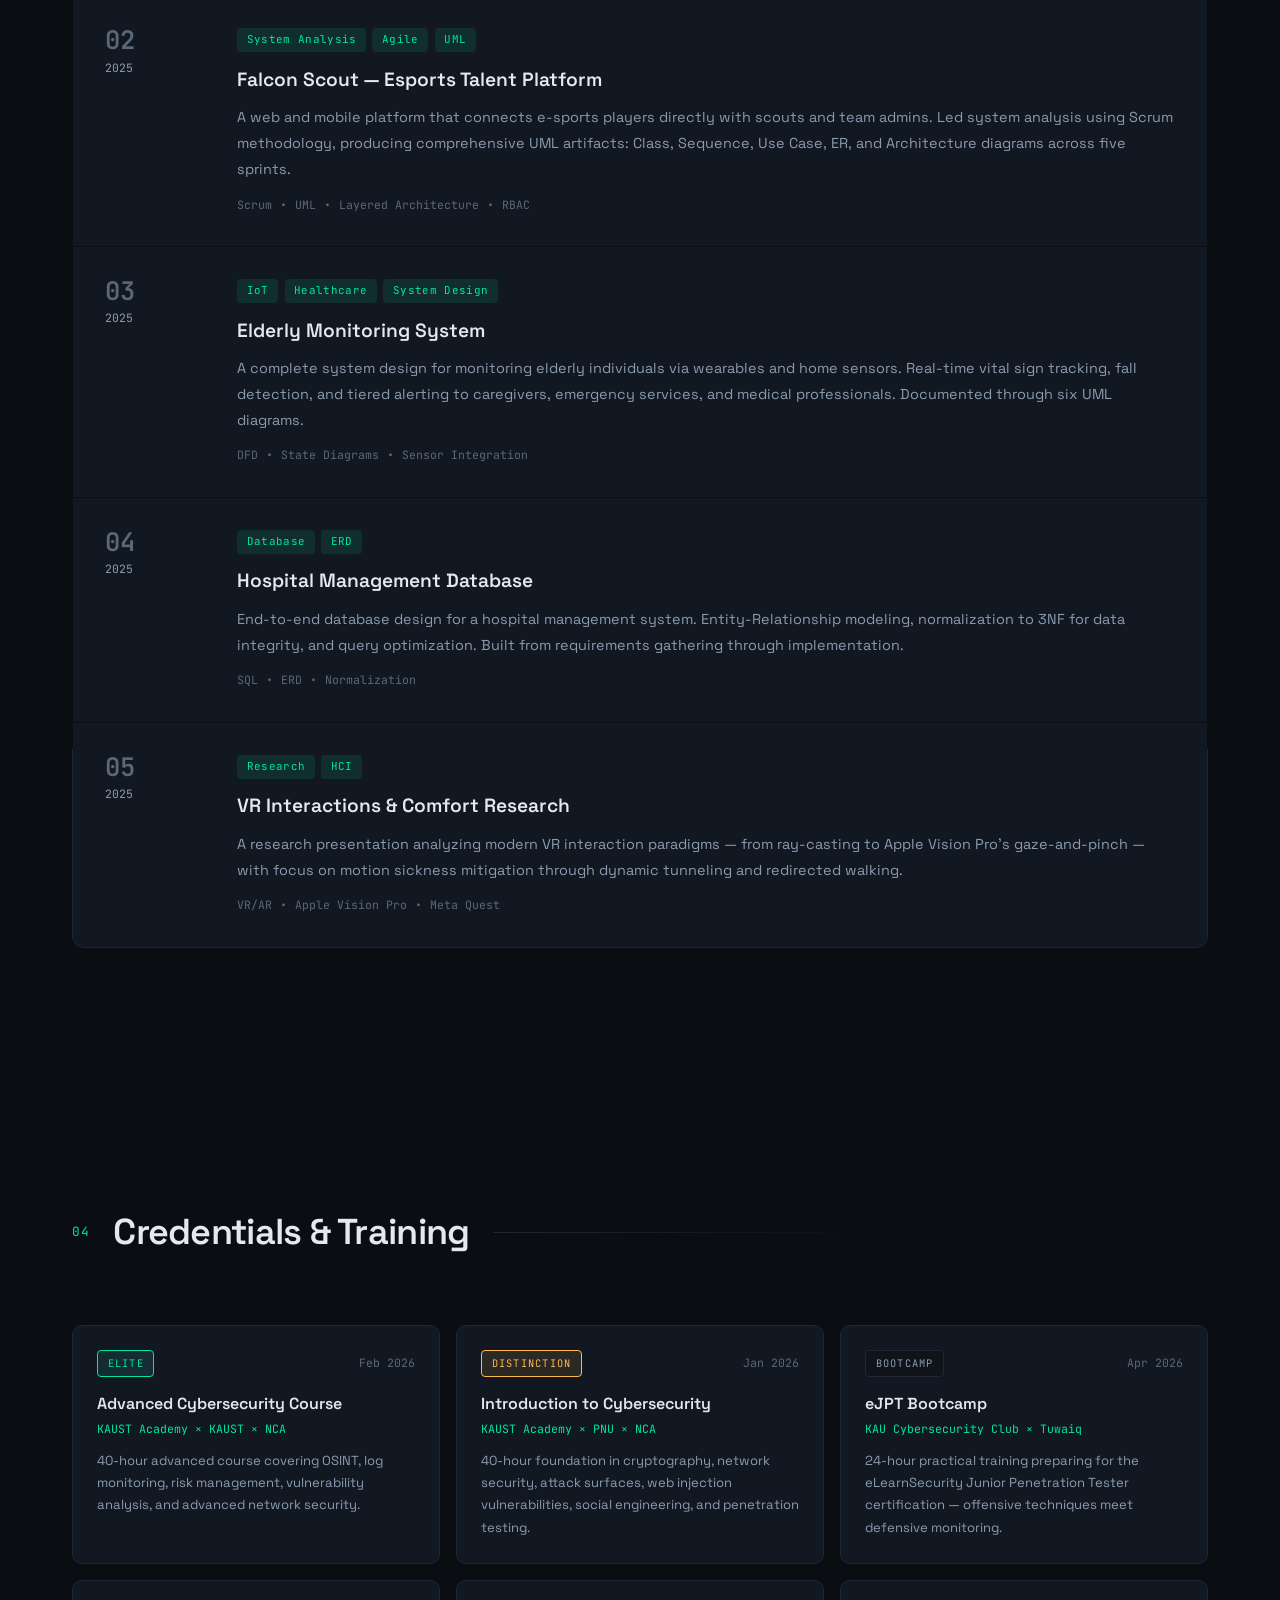
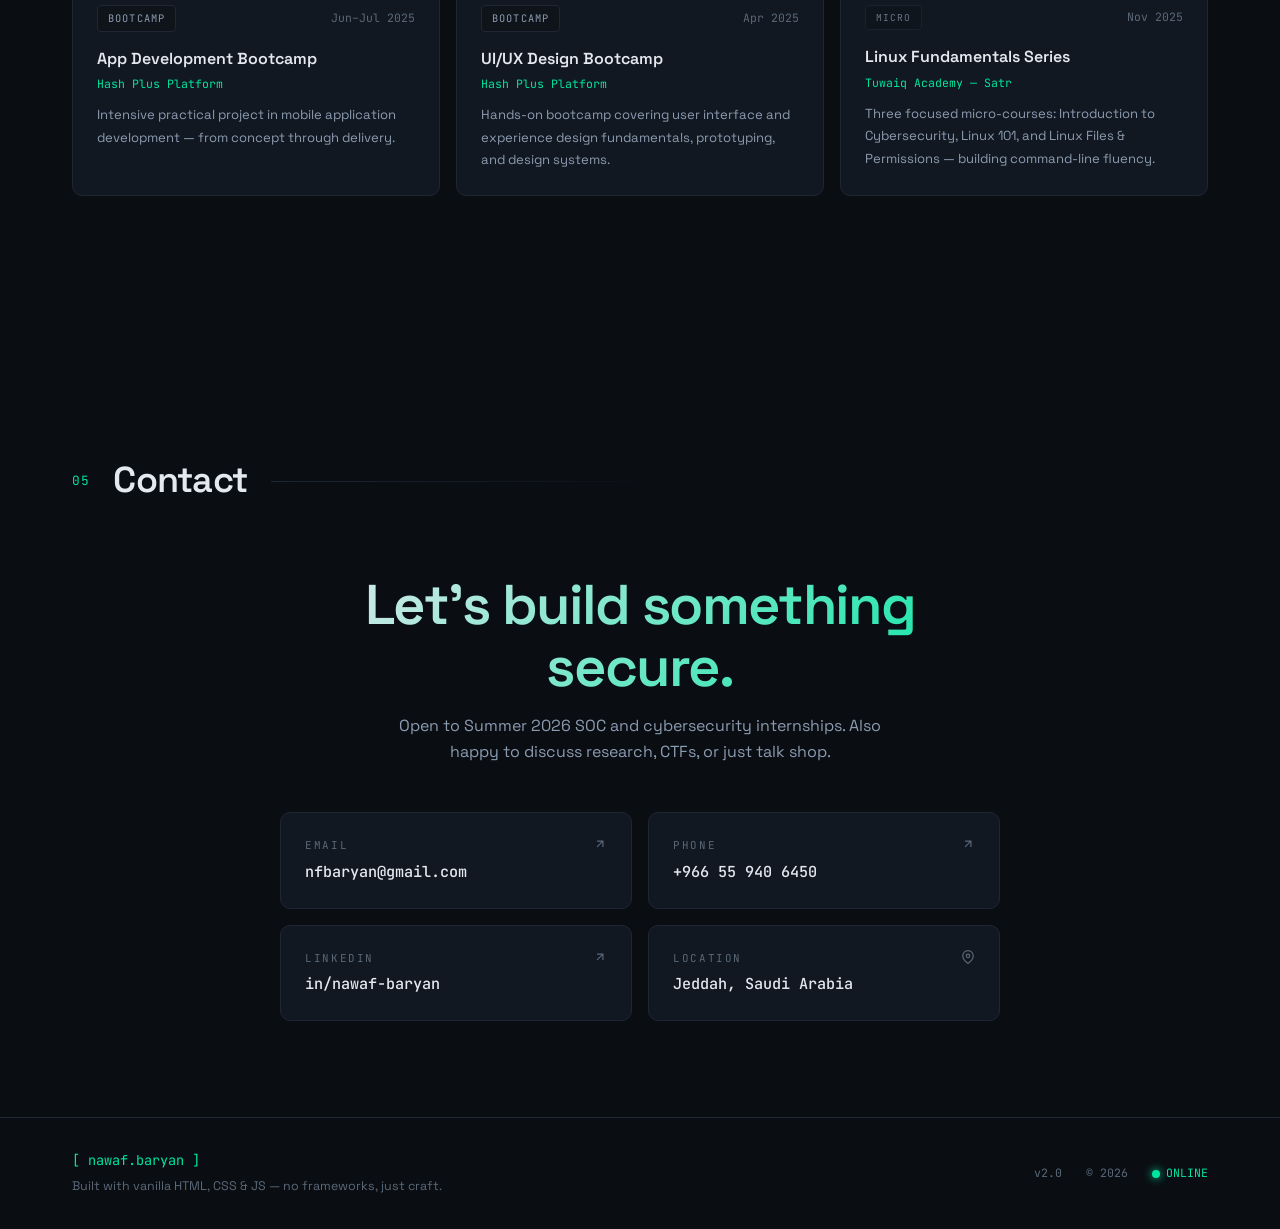
==== commit ae116153: "Update index.html" ====
--- a/index.html
+++ b/index.html
@@ -76,7 +76,7 @@
           I build secure systems and break insecure ones.
         </h2>
 
-        <p class="hero-desc" data-en="IT undergraduate at King Abdulaziz University with a 4.58/5.00 GPA. Selected as one of 300 from 3,000+ applicants for the KAUST Academy Cybersecurity Program. Focused on SOC operations, threat hunting, and offensive security." data-ar="طالب تقنية معلومات في جامعة الملك عبدالعزيز بمعدل ٤.٥٨ من ٥. اختير ضمن ٣٠٠ متدرب من أصل ٣٠٠٠+ متقدم في برنامج أكاديمية كاوست للأمن السيبراني. متخصص في عمليات SOC والصيد التهديدي والأمن الهجومي.">
+        <p class="hero-desc" data-en="IT undergraduate at King Abdulaziz University with a 4.50+/5.00 GPA. Selected as one of 300 from 3,000+ applicants for the KAUST Academy Cybersecurity Program. Focused on SOC operations, threat hunting, and offensive security." data-ar="طالب تقنية معلومات في جامعة الملك عبدالعزيز بمعدل +٤.٥ من ٥. اختير ضمن ٣٠٠ متدرب من أصل ٣٠٠٠+ متقدم في برنامج أكاديمية كاوست للأمن السيبراني. متخصص في عمليات SOC والصيد التهديدي والأمن الهجومي.">
           IT undergraduate at King Abdulaziz University with a 4.58/5.00 GPA. Selected as one of 300 from 3,000+ applicants for the KAUST Academy Cybersecurity Program. Focused on SOC operations, threat hunting, and offensive security.
         </p>
 
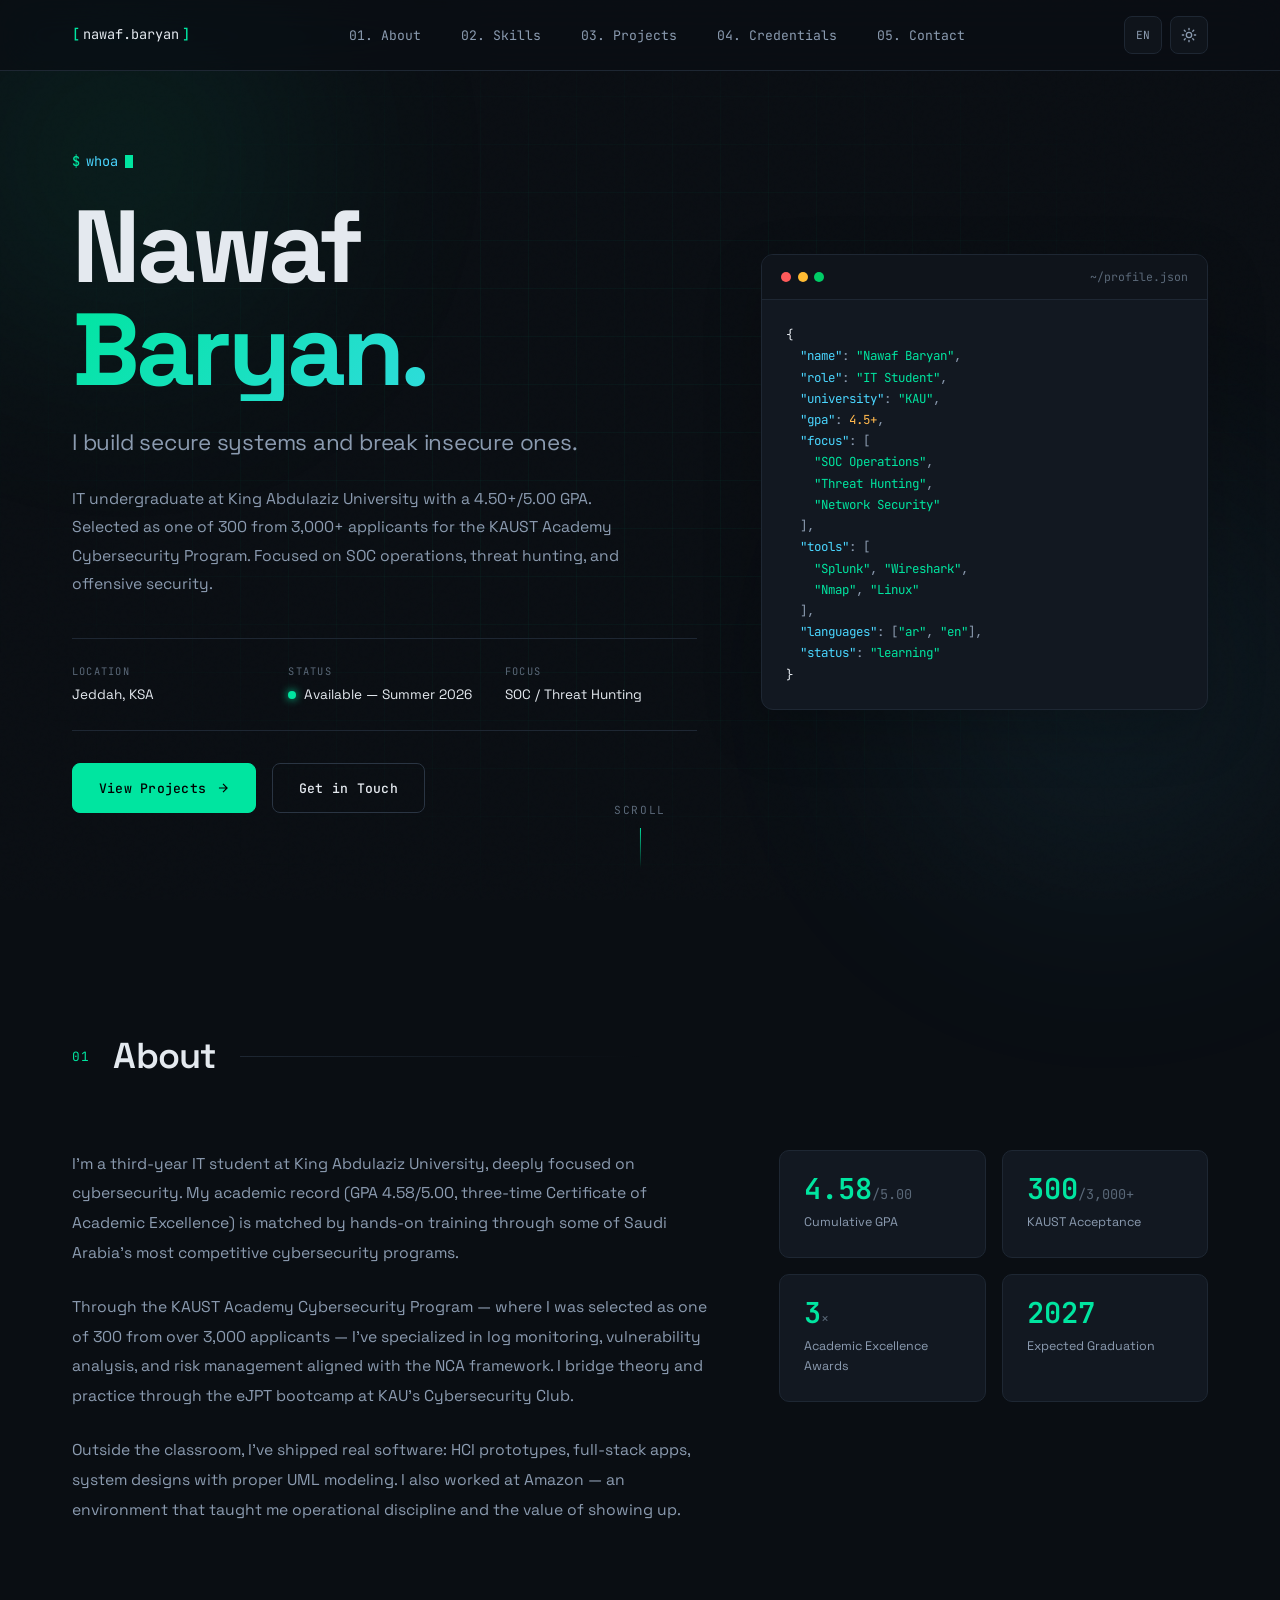
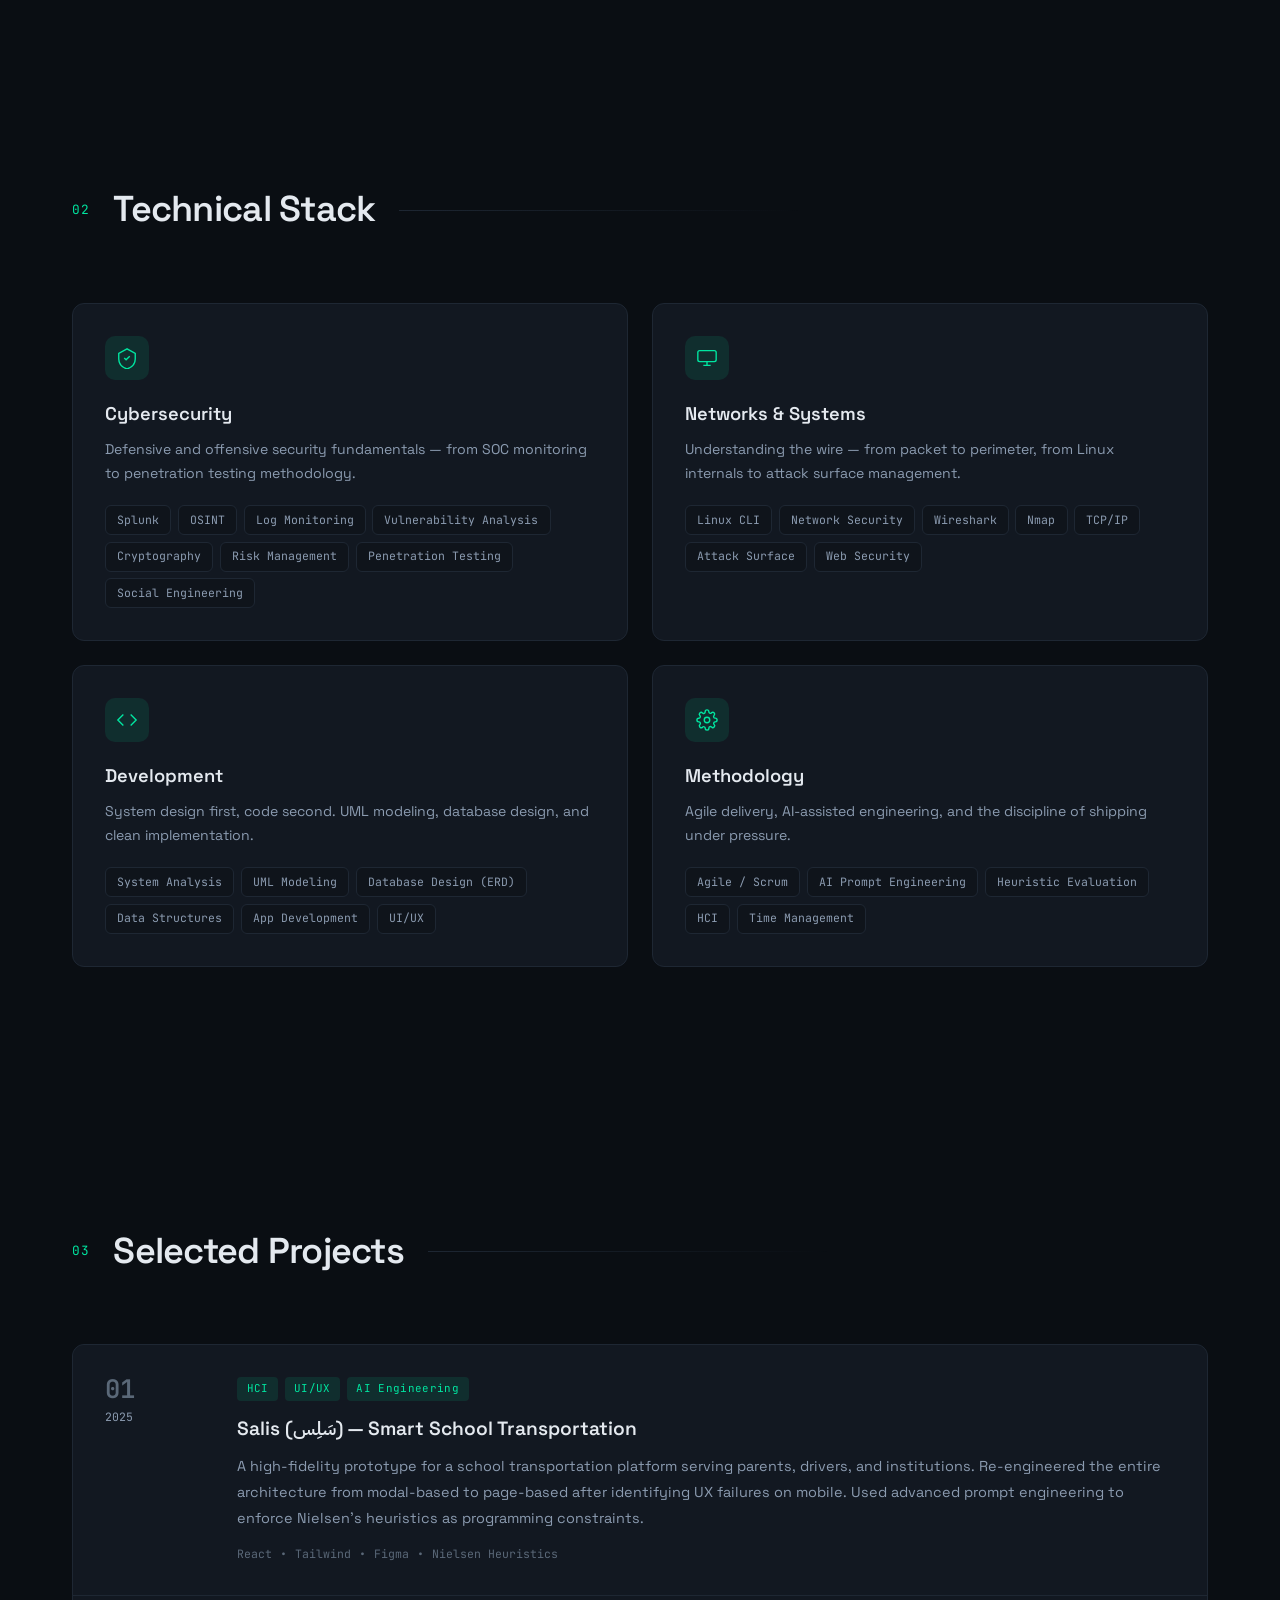
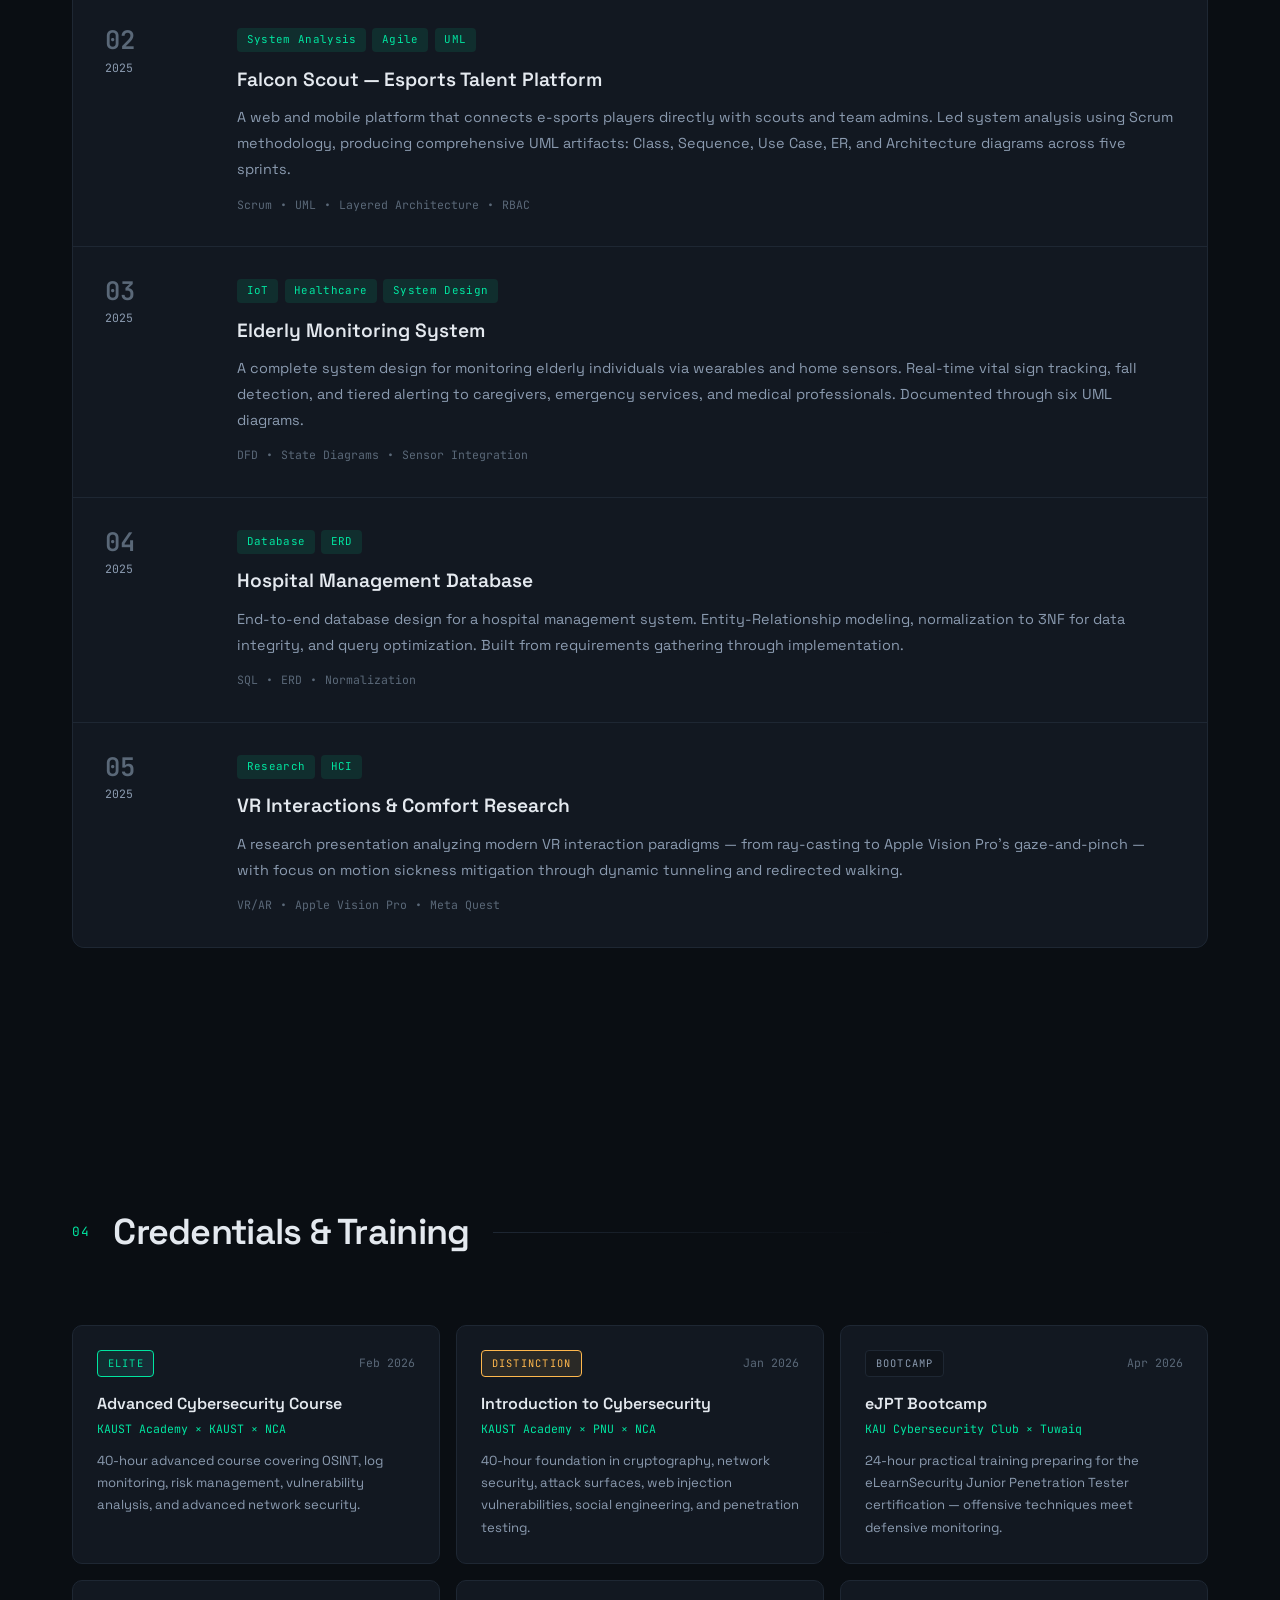
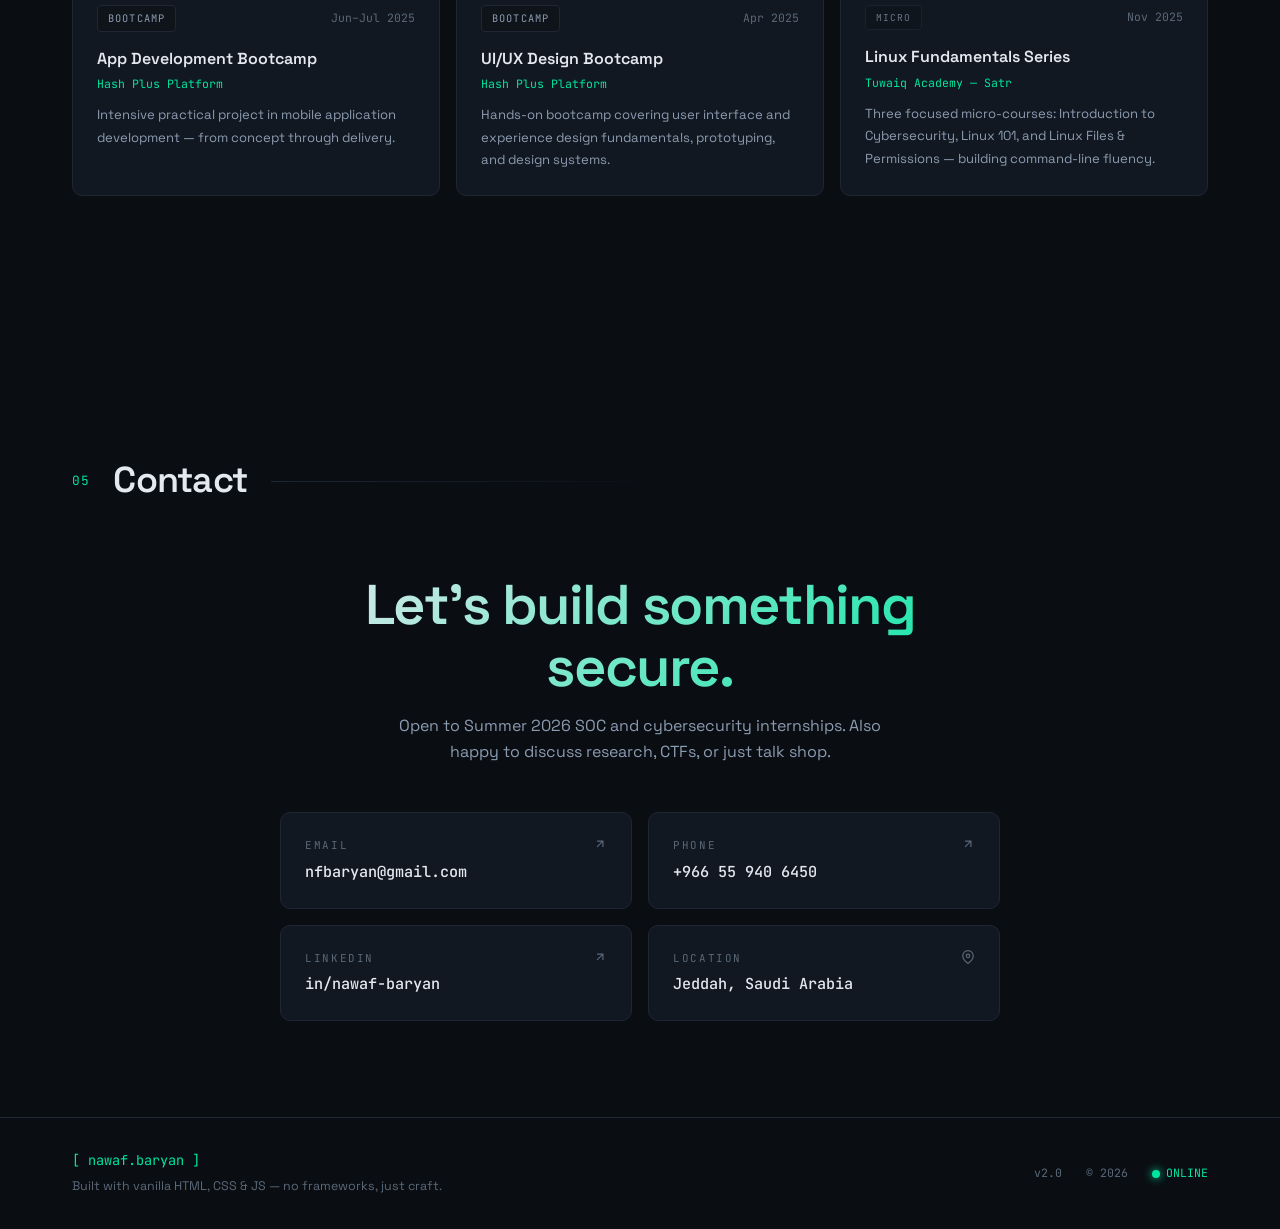
==== commit b1b0d063: "Update index.html" ====
--- a/index.html
+++ b/index.html
@@ -121,7 +121,7 @@
   <span class="c-key">"name"</span>: <span class="c-string">"Nawaf Baryan"</span>,
   <span class="c-key">"role"</span>: <span class="c-string">"IT Student"</span>,
   <span class="c-key">"university"</span>: <span class="c-string">"KAU"</span>,
-  <span class="c-key">"gpa"</span>: <span class="c-number">4.58</span>,
+  <span class="c-key">"gpa"</span>: <span class="c-number">4.5+</span>,
   <span class="c-key">"focus"</span>: [
     <span class="c-string">"SOC Operations"</span>,
     <span class="c-string">"Threat Hunting"</span>,
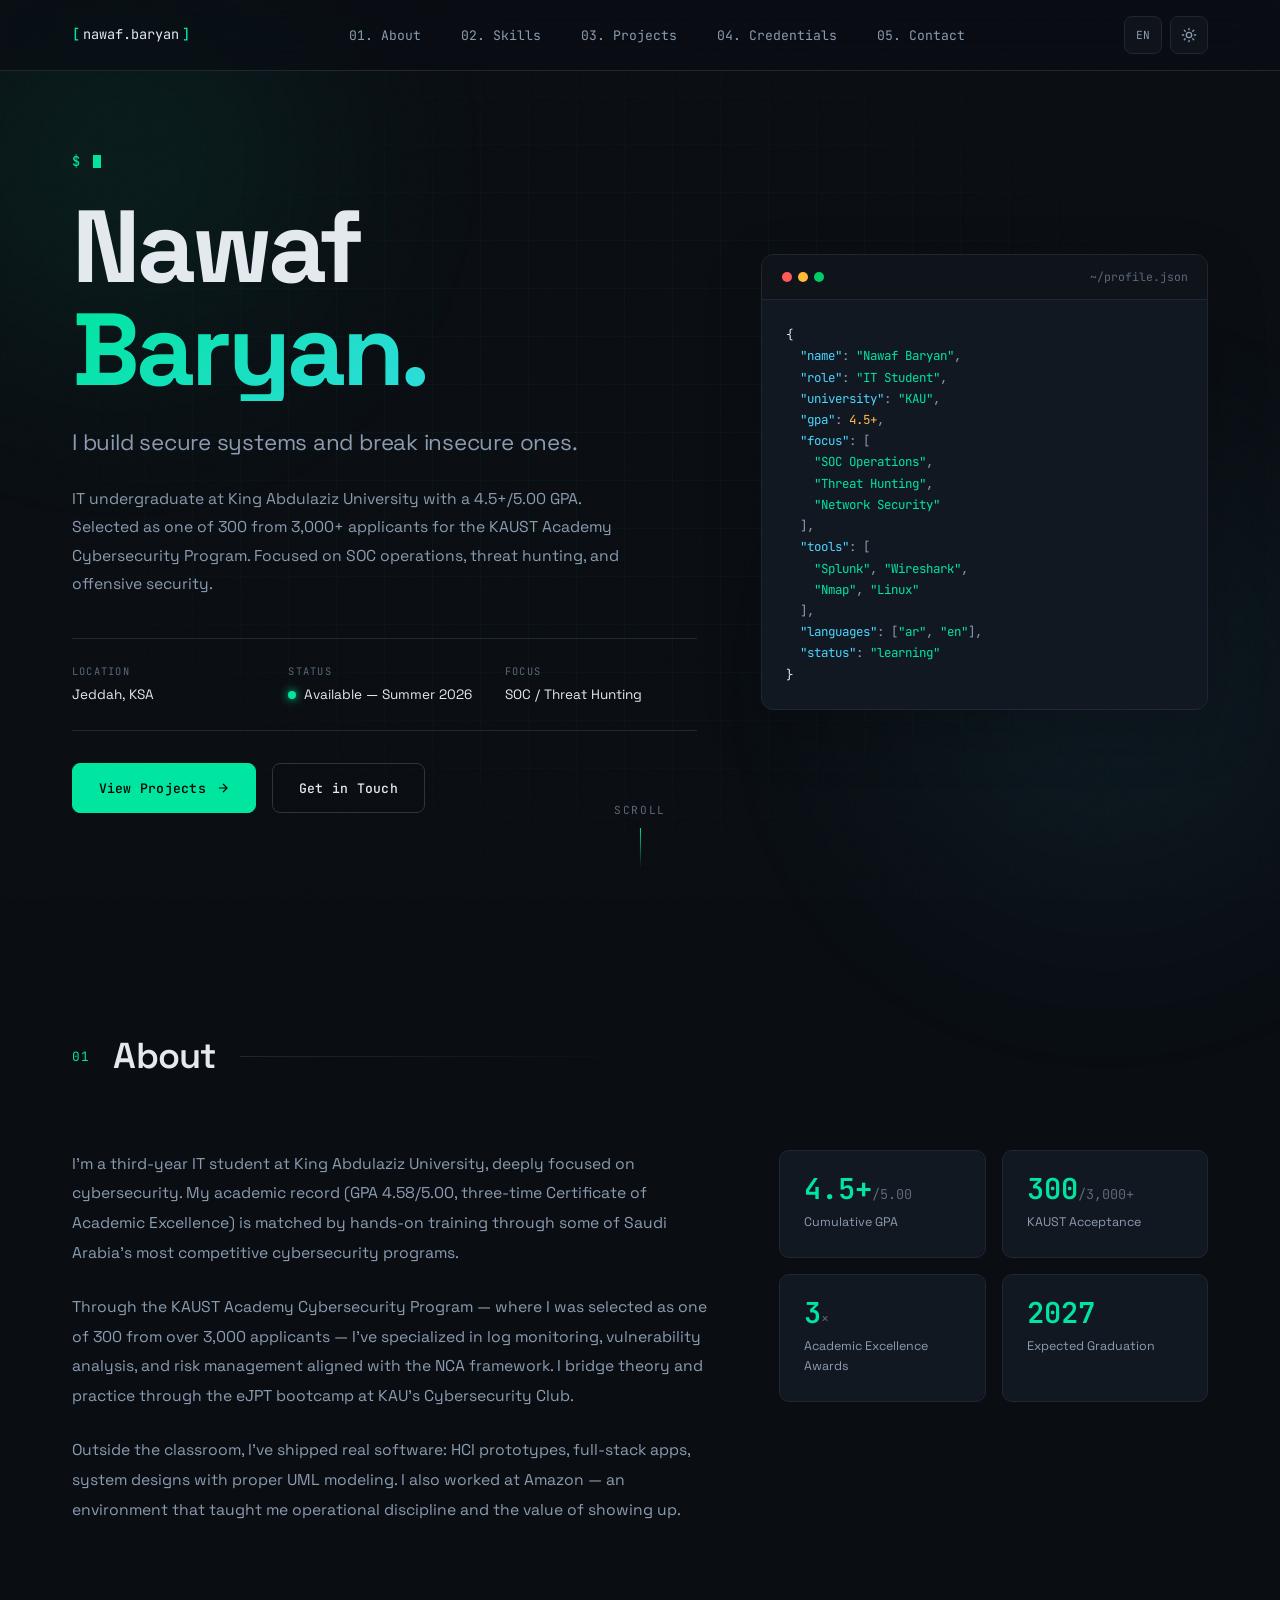
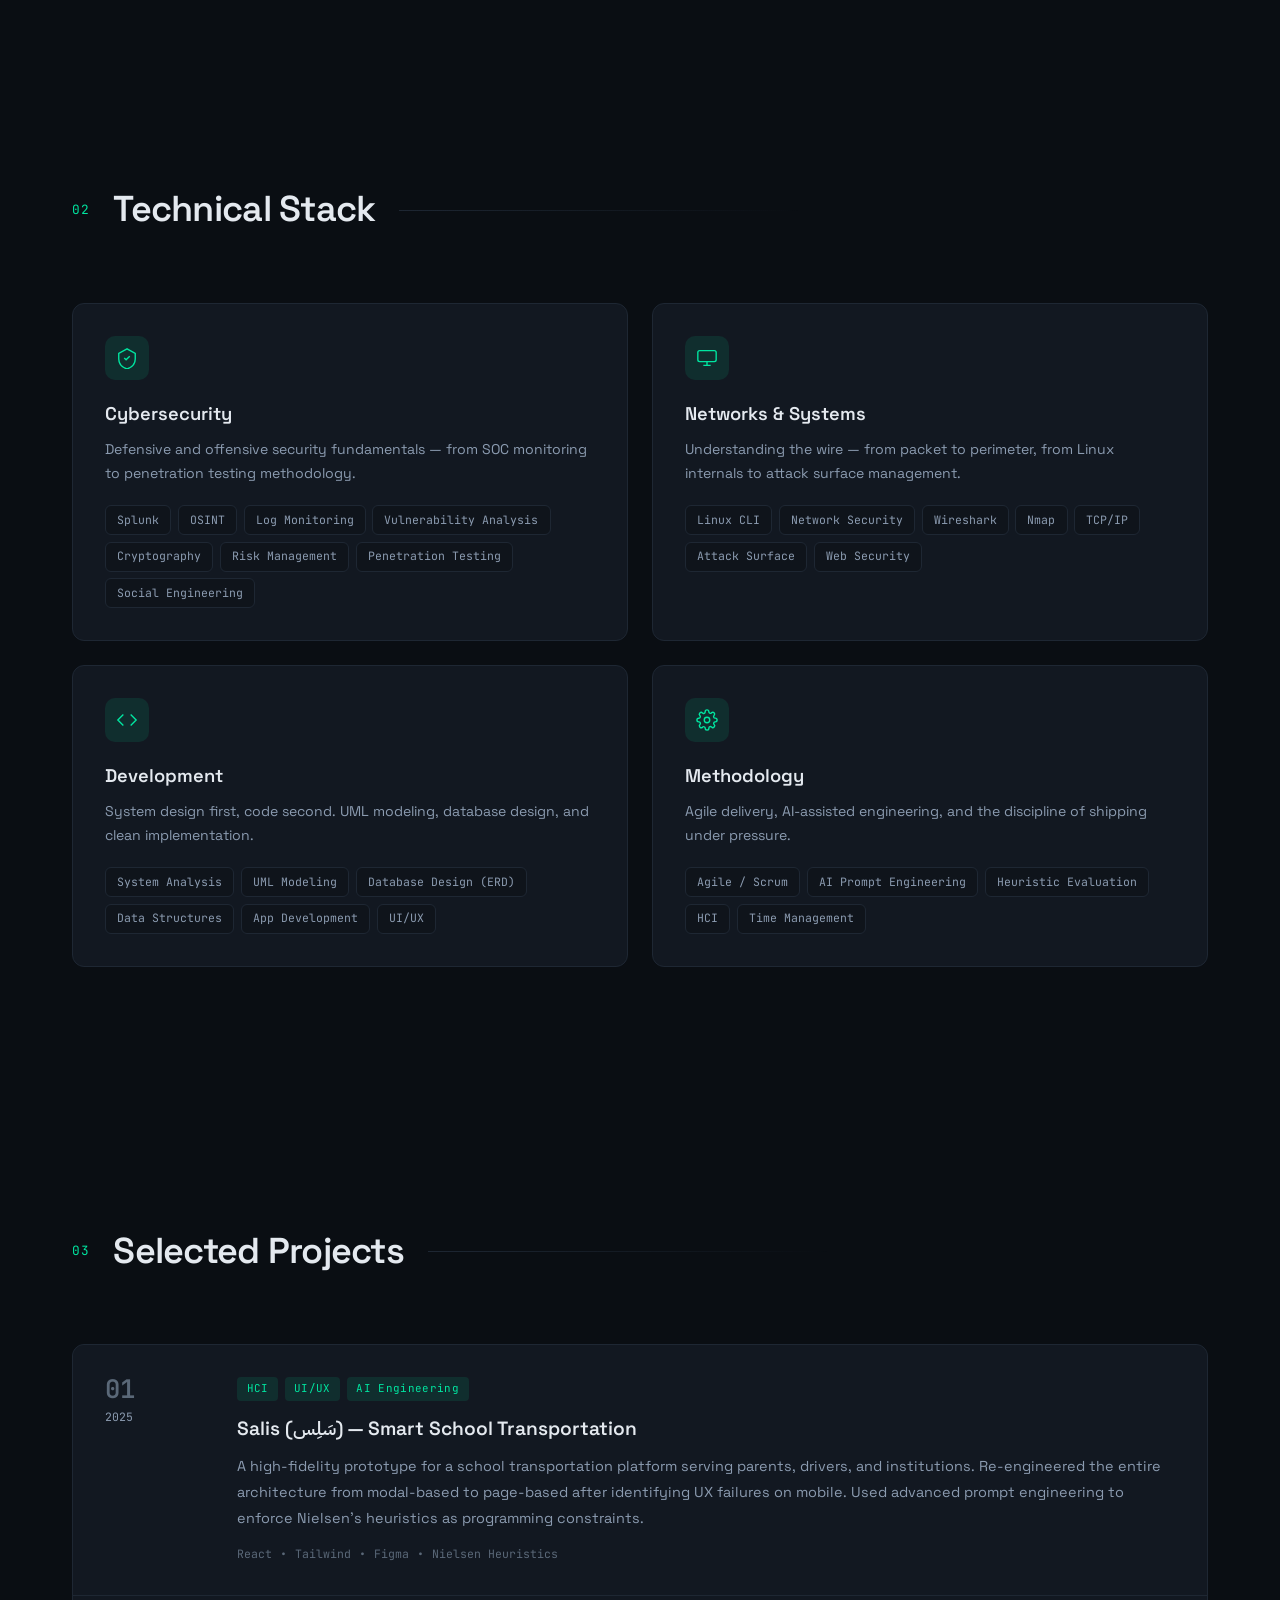
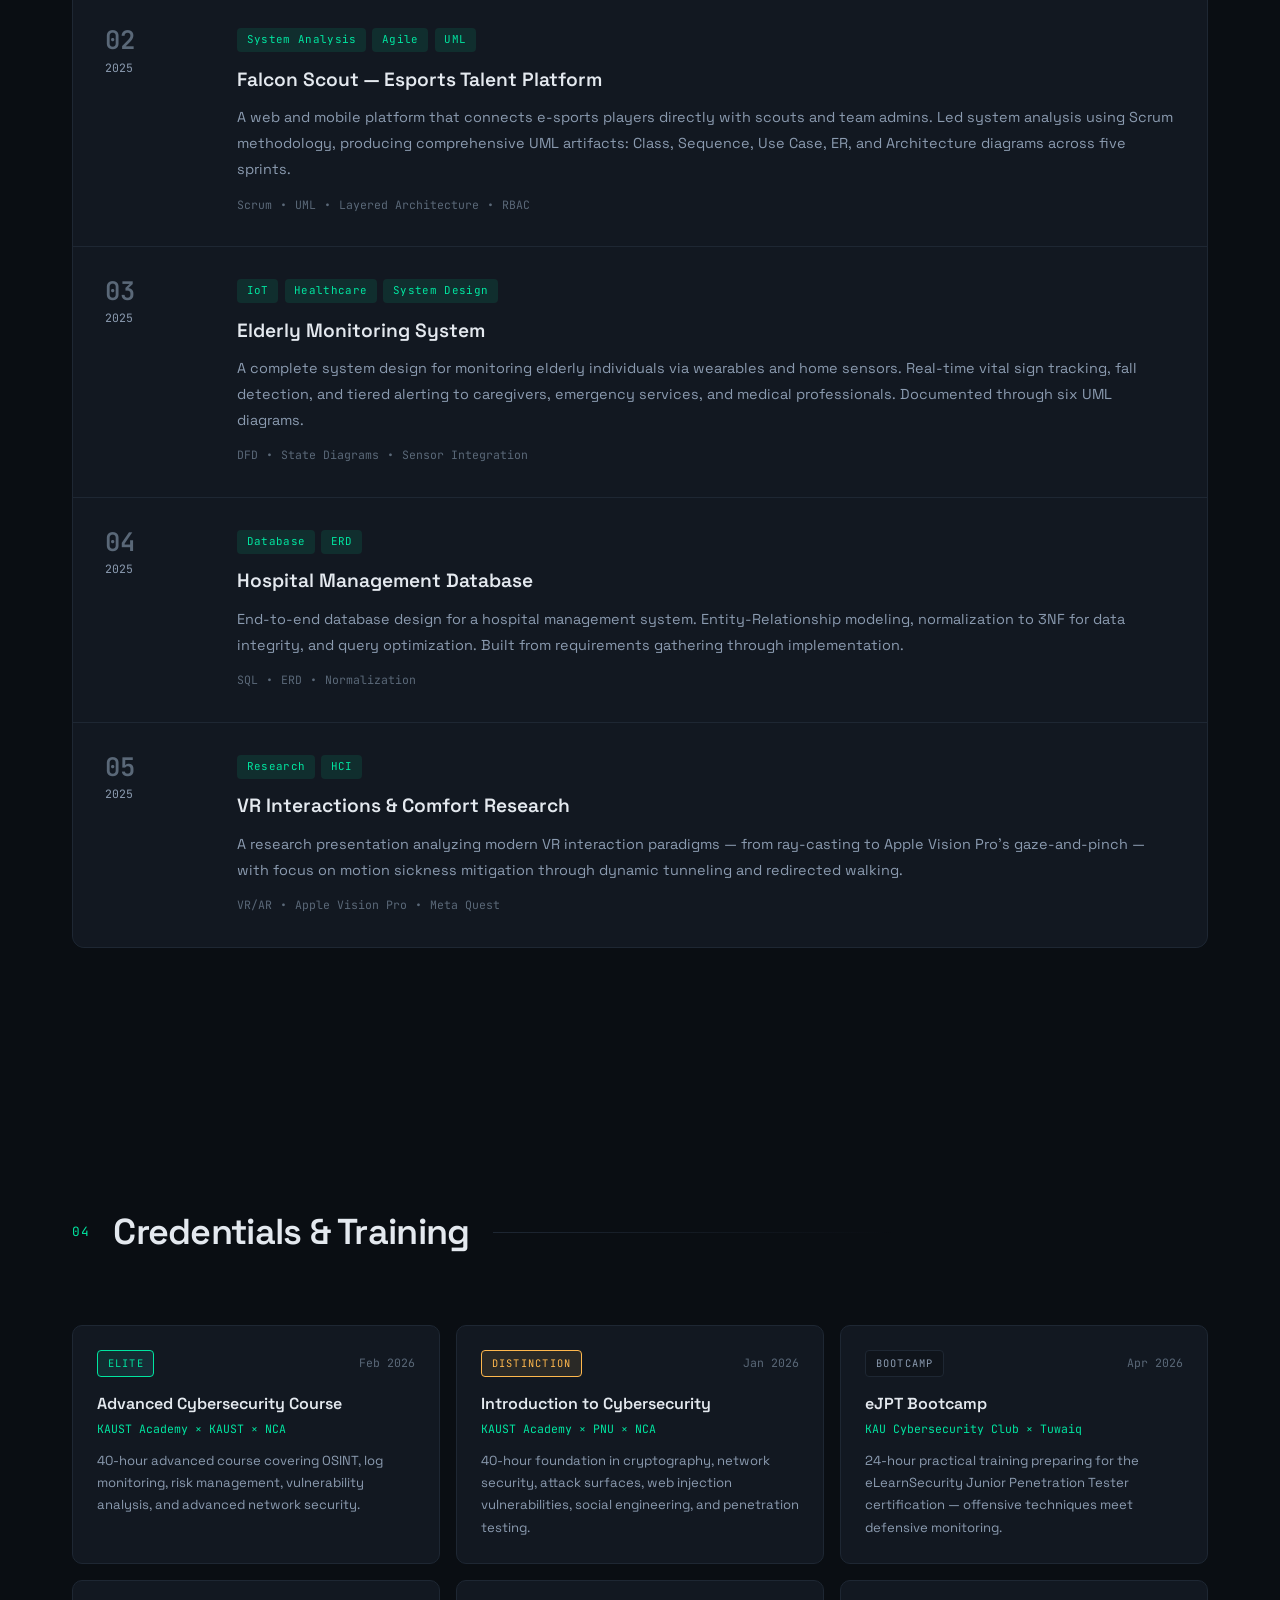
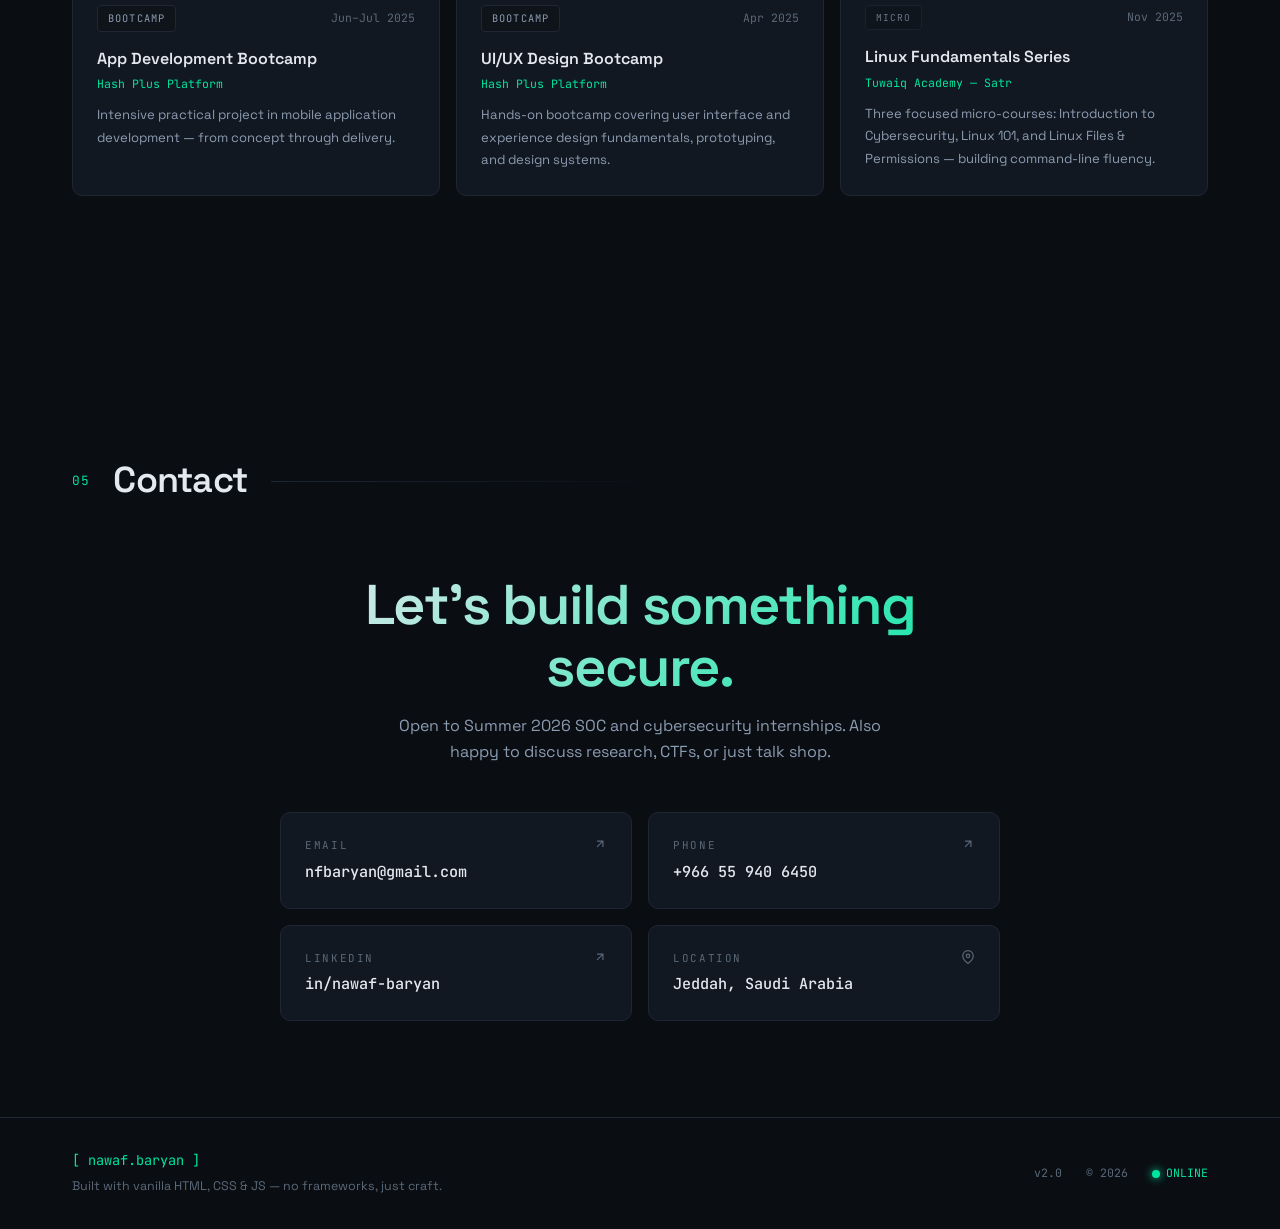
==== commit eaf2bca6: "Update index.html" ====
--- a/index.html
+++ b/index.html
@@ -76,8 +76,8 @@
           I build secure systems and break insecure ones.
         </h2>
 
-        <p class="hero-desc" data-en="IT undergraduate at King Abdulaziz University with a 4.50+/5.00 GPA. Selected as one of 300 from 3,000+ applicants for the KAUST Academy Cybersecurity Program. Focused on SOC operations, threat hunting, and offensive security." data-ar="طالب تقنية معلومات في جامعة الملك عبدالعزيز بمعدل +٤.٥ من ٥. اختير ضمن ٣٠٠ متدرب من أصل ٣٠٠٠+ متقدم في برنامج أكاديمية كاوست للأمن السيبراني. متخصص في عمليات SOC والصيد التهديدي والأمن الهجومي.">
-          IT undergraduate at King Abdulaziz University with a 4.58/5.00 GPA. Selected as one of 300 from 3,000+ applicants for the KAUST Academy Cybersecurity Program. Focused on SOC operations, threat hunting, and offensive security.
+        <p class="hero-desc" data-en="IT undergraduate at King Abdulaziz University with a 4.5+/5.00 GPA. Selected as one of 300 from 3,000+ applicants for the KAUST Academy Cybersecurity Program. Focused on SOC operations, threat hunting, and offensive security." data-ar="طالب تقنية معلومات في جامعة الملك عبدالعزيز بمعدل +٤.٥ من ٥. اختير ضمن ٣٠٠ متدرب من أصل ٣٠٠٠+ متقدم في برنامج أكاديمية كاوست للأمن السيبراني. متخصص في عمليات SOC والصيد التهديدي والأمن الهجومي.">
+          IT undergraduate at King Abdulaziz University with a 4.5+/5.00 GPA. Selected as one of 300 from 3,000+ applicants for the KAUST Academy Cybersecurity Program. Focused on SOC operations, threat hunting, and offensive security.
         </p>
 
         <div class="hero-meta">
@@ -166,7 +166,7 @@
 
         <aside class="about-side">
           <div class="stat-block">
-            <div class="stat-num">4.58<span class="stat-sub">/5.00</span></div>
+            <div class="stat-num">4.5+<span class="stat-sub">/5.00</span></div>
             <div class="stat-label" data-en="Cumulative GPA" data-ar="المعدل التراكمي">Cumulative GPA</div>
           </div>
           <div class="stat-block">
